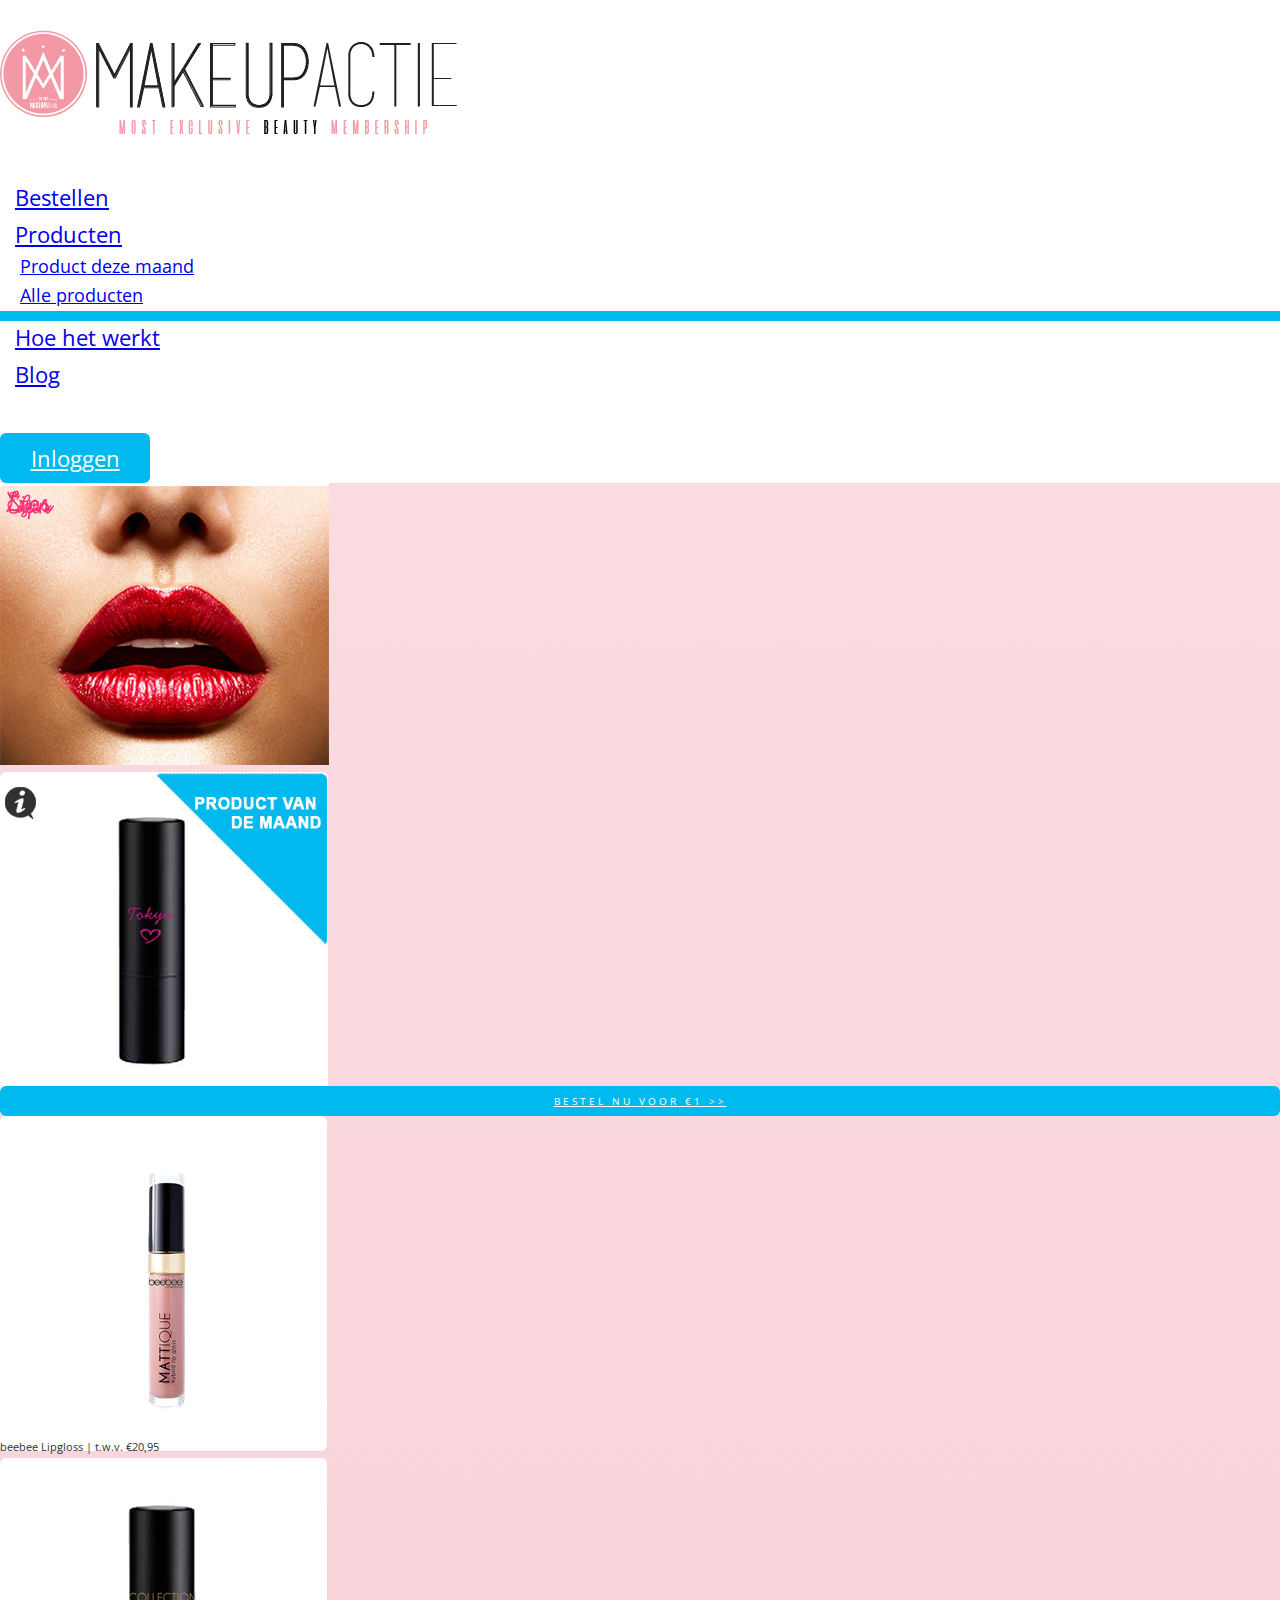
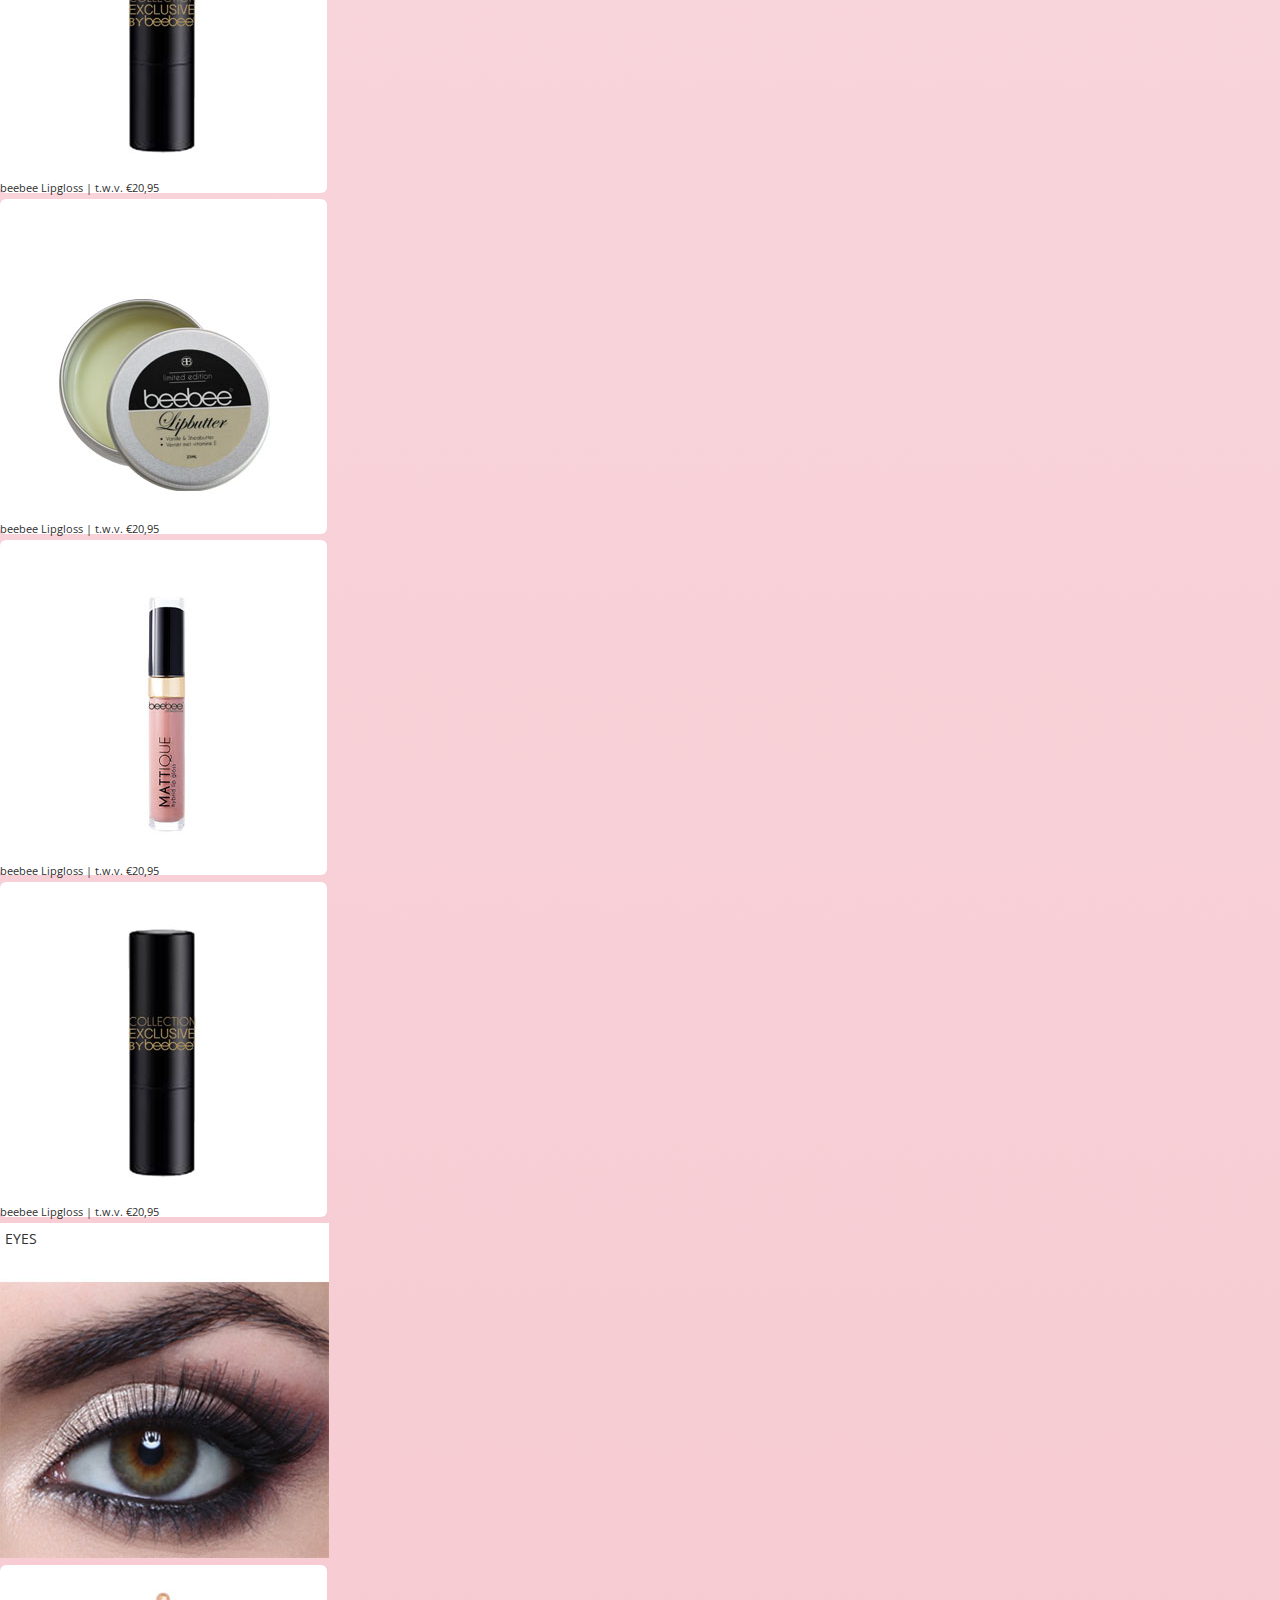
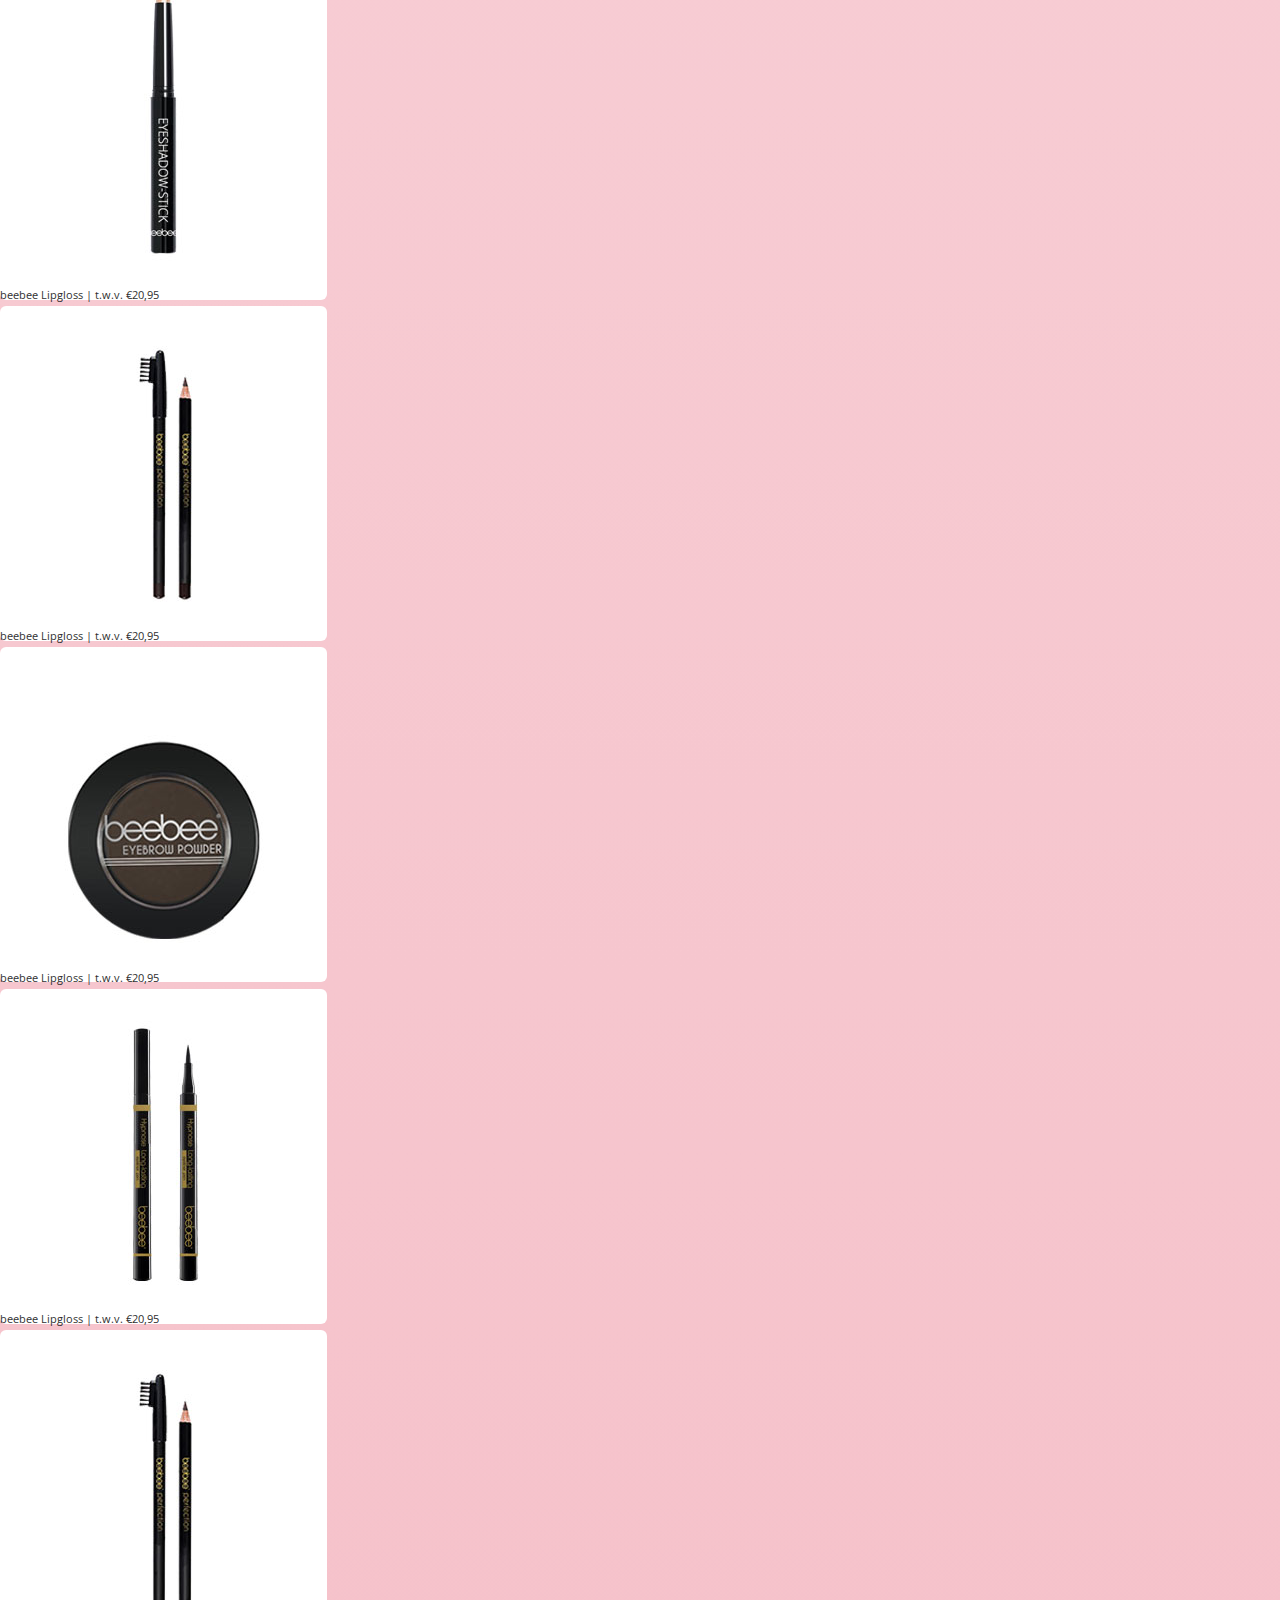
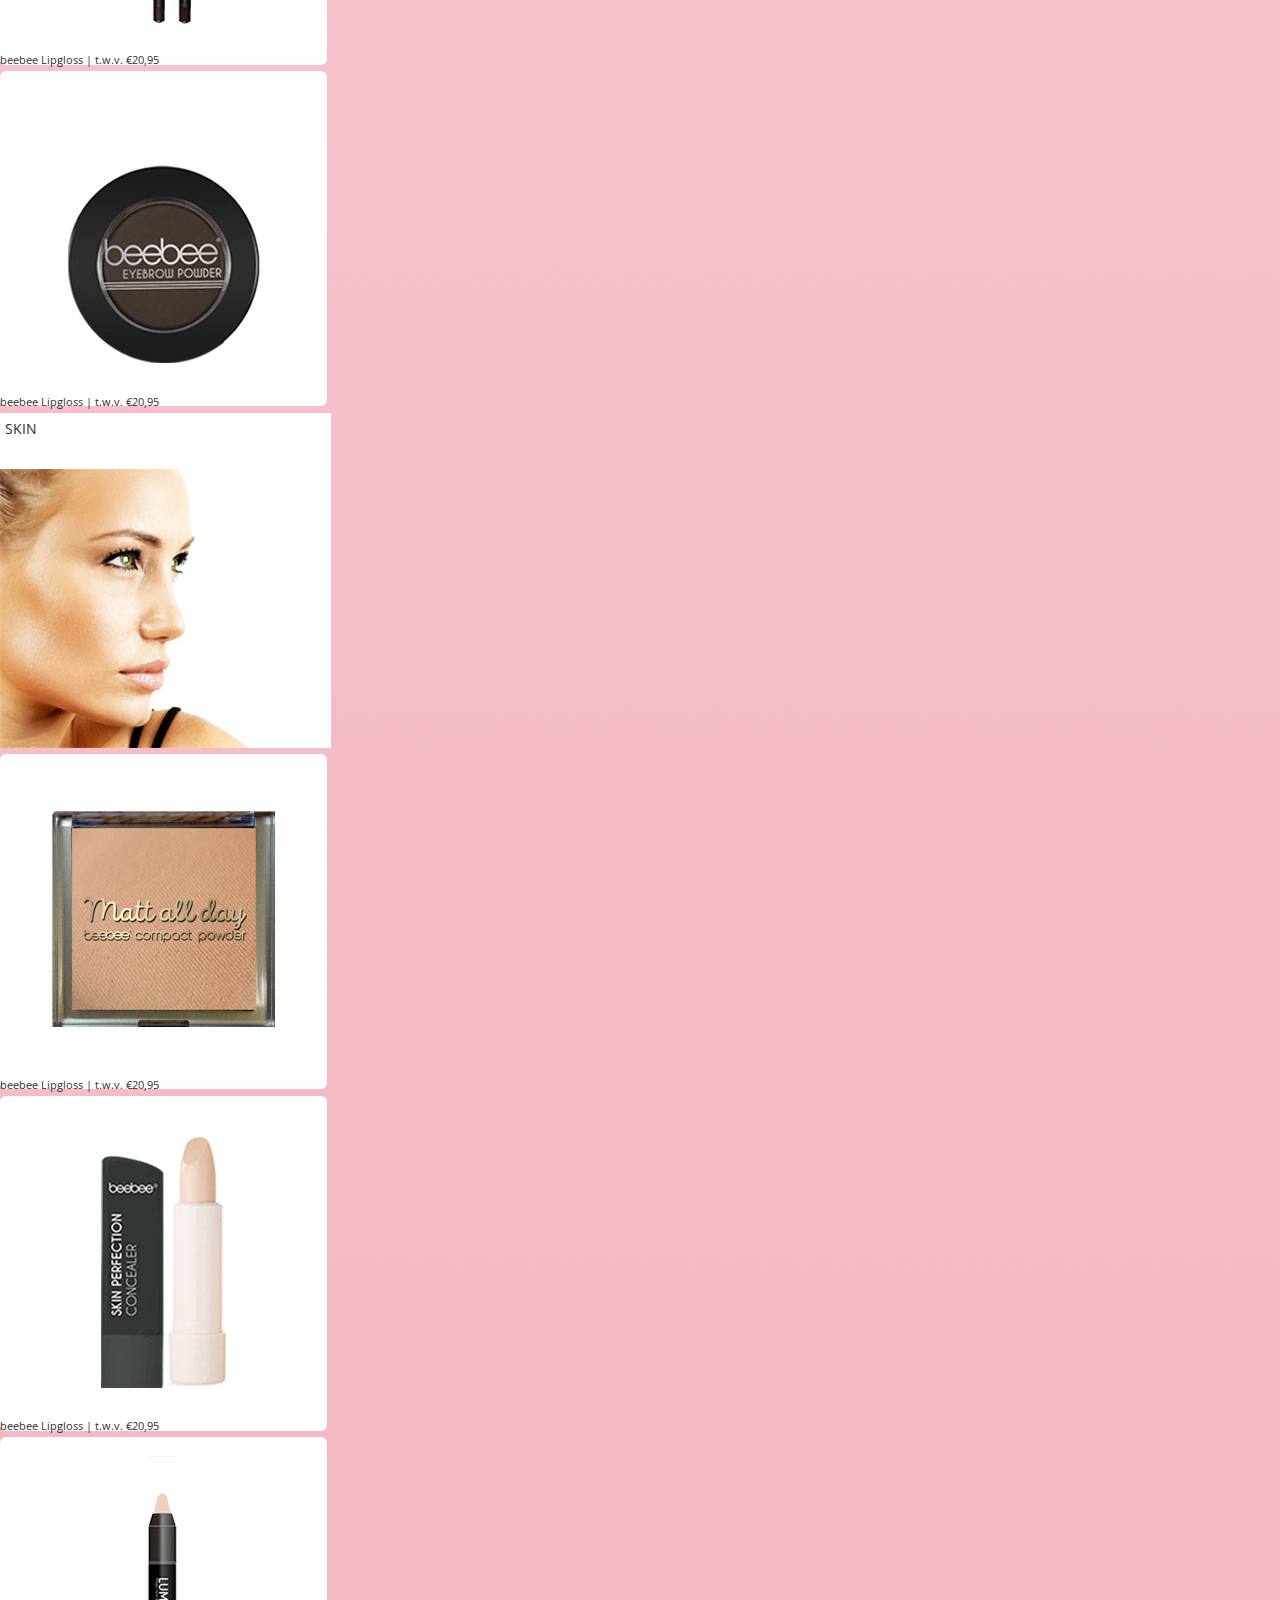
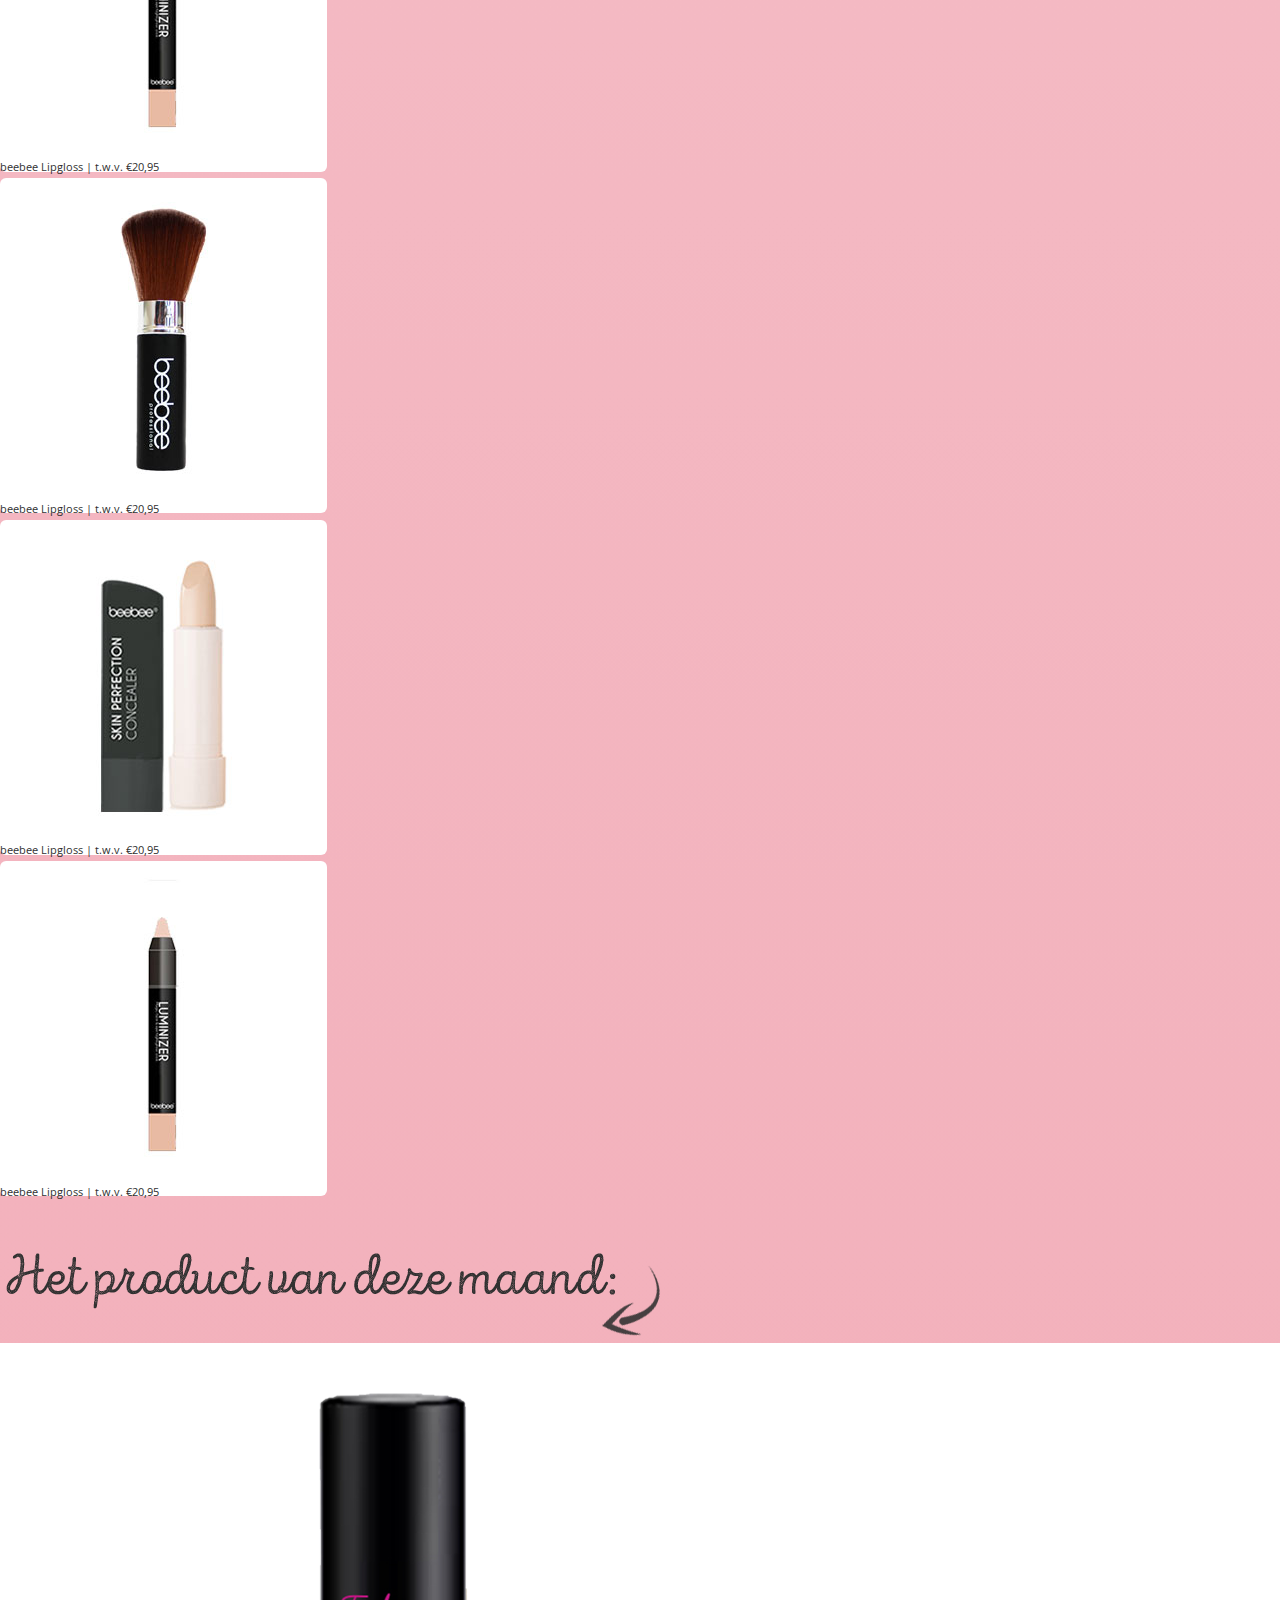
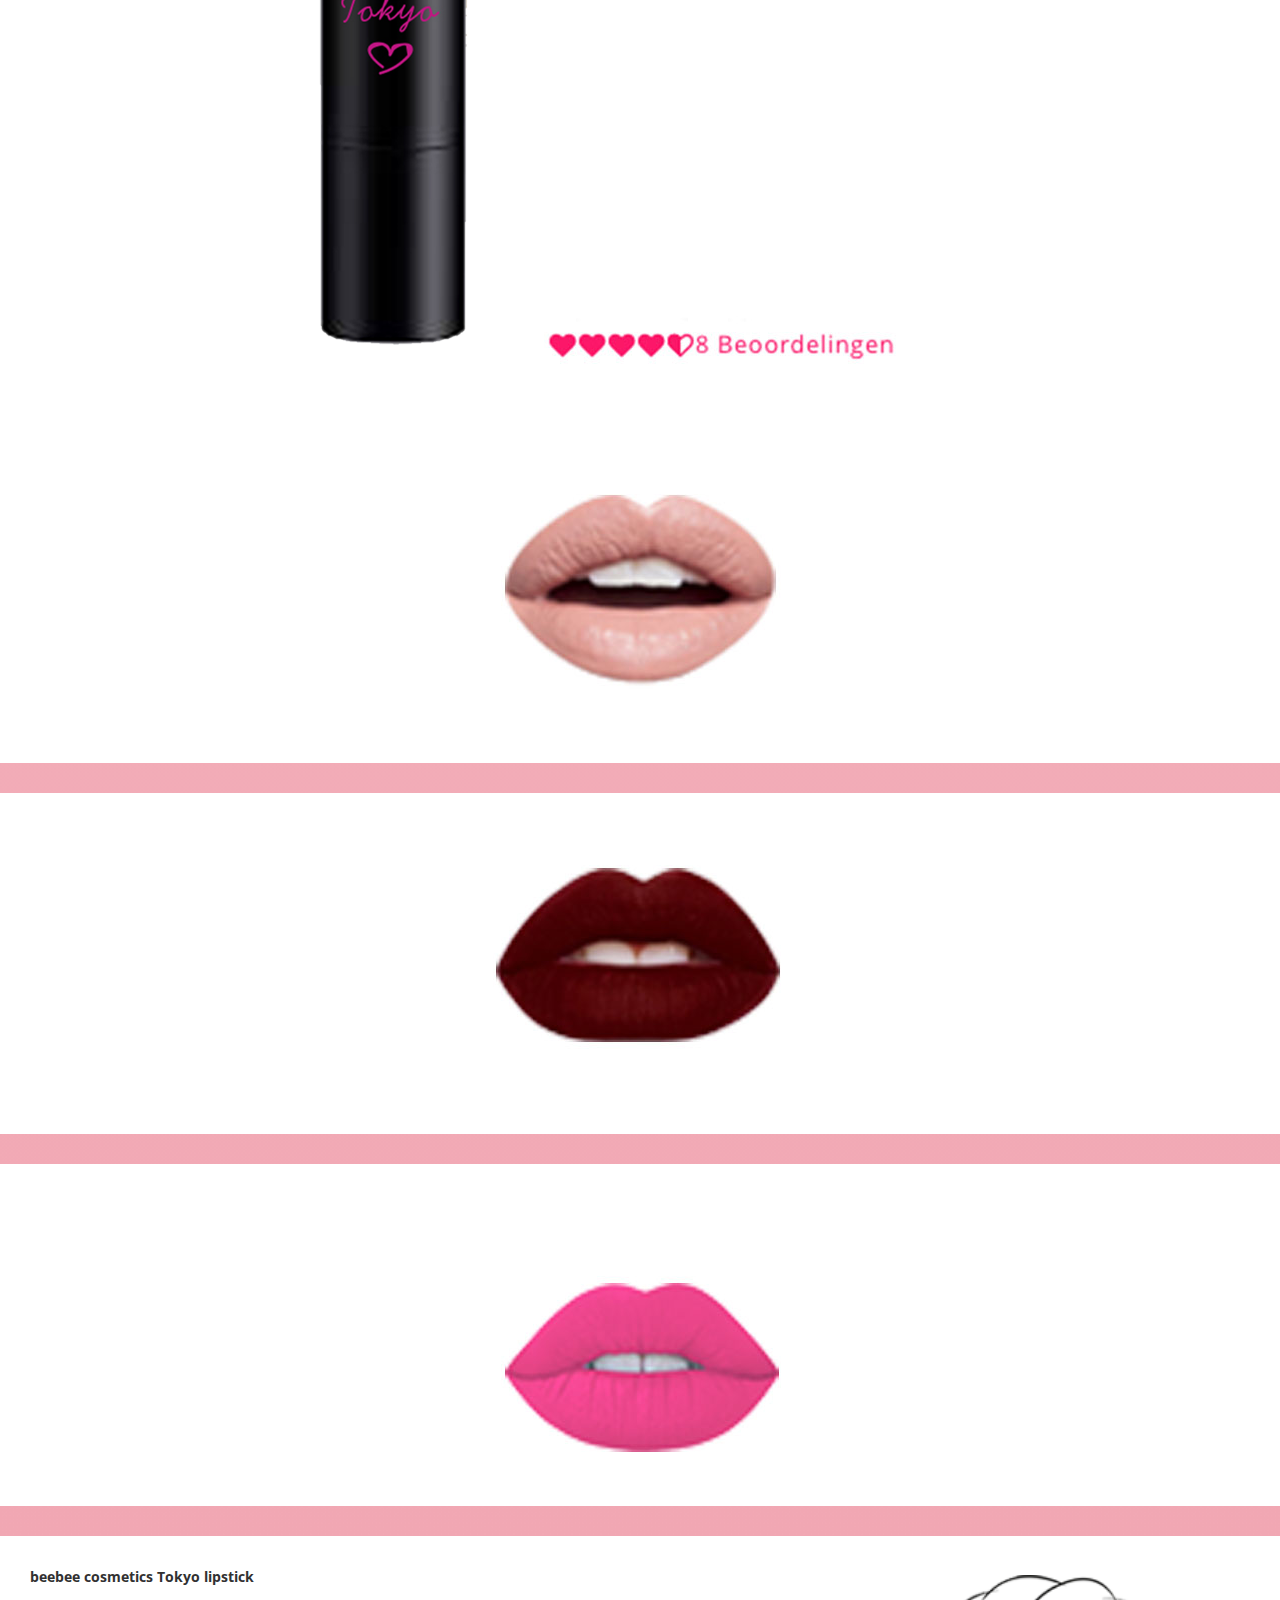
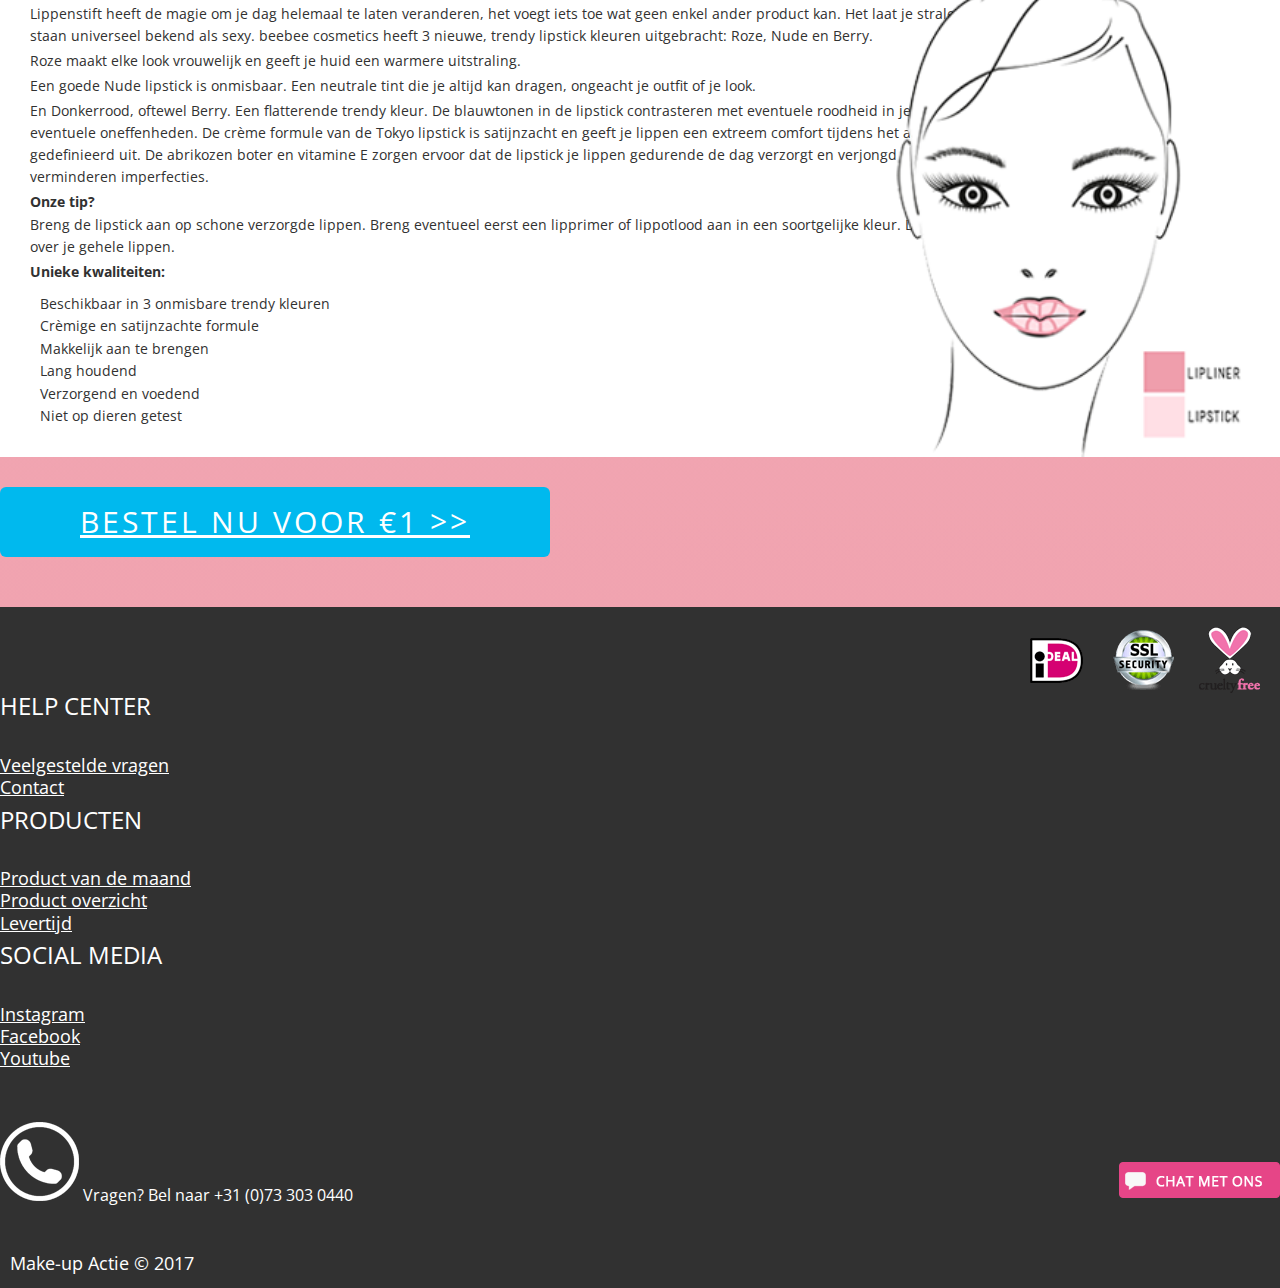
==== catalog.html @ dd7ba929 "Add files via upload" ====
<!DOCTYPE html>
<html lang="en">

<head>

	<meta charset="utf-8">

	<title>catalog</title>
	<meta name="description" content="">
	<meta http-equiv="X-UA-Compatible" content="IE=edge">
	<meta name="viewport" content="width=device-width, initial-scale=1, maximum-scale=1">
	<link rel="stylesheet" href="libs/font-awesome-4.7.0/css/font-awesome.min.css">
	<link rel="stylesheet" href="css/main.css">

</head>

<body class="body_catalog">
	<header>
		<div class="container-fluid">
			<div class="row">
				<div class="col-md-3 col-xs-5 col-xs-push-4 col-md-push-0">
					<img src="img/logo.png" alt="logo">
				</div>
				<div class="col-md-7 dn_on_mobile">
					<nav>
						<div class="container">
							<ul class="sf-menu">
								<li><a href="#">Bestellen</a></li>
								<li class="active"><a href="#">Producten <i class="fa fa-sort-down"></i></a>
									<ul>
										<li><a href="#">Product deze maand</a></li>
										<li><a href="#">Alle producten</a></li>
									</ul>
								</li>
								<li><a href="#">Hoe het werkt</a>
								</li>
								<li><a href="#">Blog</a></li>
							</ul></div>
						</nav>
					</div>
					<div class="col-md-2 col-xs-4 col-xs-pull-5 col-md-pull-0">
						<div class="login">
							<a href="#">Inloggen</a>
						</div>
					</div>
					<div class="col-xs-12">						
						<div class="wrap_mobile_menu"></div>
					</div>
				</div>
			</div>
		</header>


		<section class="catalog_descr">
			<div class="container-fluid">
				<div class="row">
					<div class="col-md-10 col-md-offset-1">
						<h2>PRODUCTEN</h2>
						<p>Op deze pagina vind je een overzicht van alle producten die onze leden afgelopen jaar hebben ontvangen. De producten zijn full-size, van de hoogste kwaliteit en
							afgestemd op de cosmetica trends van dit moment. De producten zijn los te bestellen voor de orginele prijs in de webhop van beebeecosmetics.nl 
							Let op je krijgt een mooi overzicht van producten die al geweest zijn, dit is  ter indicatie welke producten je kunt verwachten. Het zijn niet de producten die je gaat 
							ontvangen komende maanden maar zijn hier wel van afgeleid. Klik op het product voor meer informatie.</p>
							<img src="img/catalog/catalog_header.png" alt="catalog_header">
						</div>
					</div>
				</div>
			</section>

			<section class="catalog">
				<div class="container-fluid">

					<div class="row">
						<div class="col-md-2 col-md-offset-1">
							<div class="product_title_name">
								<img src="img/catalog/product_title1.jpg" alt="lips">
								<h3>LIPS</h3>
							</div>
						</div>
						<div class="col-md-8">
							<ul class="product_row_slider">

								<li>
									<span class="newest_product">								
										<img src="img/catalog/product1_1.jpg" alt="product1_1">
										<a href="#" class="poster_button">BESTEL NU VOOR €1 >></a>
										<span class="tl_container">
											<img src="img/catalog/inf_tooltip.png" alt="info" class="tl_img">
											<span class="tl_text"><img src="/" alt="tooltip image">Lorem ipsum dolor sit amet, consectetur adipisicing elit. Error, impedit.</span>
										</span>
									</span>								

									<img src="img/catalog/lips_mob.png" alt="lips_mob" class="hid_on_lg">
								</li>

								<li>
									<span class="product_item">
										<img src="img/catalog/product1_2.jpg" alt="product1_2">
										<h4>beebee Lipgloss | t.w.v. <b>€20,95</b></h4>
									</span>
								</li>
								<li>
									<span class="product_item">
										<img src="img/catalog/product1_3.jpg" alt="product1_3">
										<h4>beebee Lipgloss | t.w.v. <b>€20,95</b></h4>
									</span>
								</li>
								<li>
									<span class="product_item">
										<img src="img/catalog/product1_4.jpg" alt="product1_4">
										<h4>beebee Lipgloss | t.w.v. <b>€20,95</b></h4>
									</span>
								</li>
								<li>
									<span class="product_item">
										<img src="img/catalog/product1_2.jpg" alt="product1_2">
										<h4>beebee Lipgloss | t.w.v. <b>€20,95</b></h4>
									</span>
								</li>
								<li>
									<span class="product_item">
										<img src="img/catalog/product1_3.jpg" alt="product1_3">
										<h4>beebee Lipgloss | t.w.v. <b>€20,95</b></h4>
									</span>
								</li>
								
							</ul>
						</div>
					</div>



					<div class="row">
						<div class="col-md-2 col-md-offset-1">
							<div class="product_title_name">
								<img src="img/catalog/product_title2.jpg" alt="eyes">
								<h3>EYES</h3>
							</div>
						</div>
						<div class="col-md-8">
							<ul class="product_row_slider">

								<li>							
									<span class="product_item">
										<img src="img/catalog/product2_1.jpg" alt="product2_1">
										<h4>beebee Lipgloss | t.w.v. <b>€20,95</b></h4>
									</span>
									<span class="tl_container">
										<img src="img/catalog/inf_tooltip.png" alt="info" class="tl_img">
										<span class="tl_text">Lorem ipsum dolor sit amet, consectetur adipisicing elit. Error, impedit.</span>
									</span>							

									<img src="img/catalog/eyes_mob.png" alt="eyes_mob" class="hid_on_lg">
								</li>

								<li>
									<span class="product_item">
										<img src="img/catalog/product2_2.jpg" alt="product2_2">
										<h4>beebee Lipgloss | t.w.v. <b>€20,95</b></h4>
									</span>
								</li>
								<li>
									<span class="product_item">
										<img src="img/catalog/product2_3.jpg" alt="product2_3">
										<h4>beebee Lipgloss | t.w.v. <b>€20,95</b></h4>
									</span>
								</li>
								<li>
									<span class="product_item">
										<img src="img/catalog/product2_4.jpg" alt="product2_4">
										<h4>beebee Lipgloss | t.w.v. <b>€20,95</b></h4>
									</span>
								</li>
								<li>
									<span class="product_item">
										<img src="img/catalog/product2_2.jpg" alt="product2_2">
										<h4>beebee Lipgloss | t.w.v. <b>€20,95</b></h4>
									</span>
								</li>
								<li>
									<span class="product_item">
										<img src="img/catalog/product2_3.jpg" alt="product2_3">
										<h4>beebee Lipgloss | t.w.v. <b>€20,95</b></h4>
									</span>
								</li>
								
							</ul>
						</div>
					</div>


					<div class="row">
						<div class="col-md-2 col-md-offset-1">
							<div class="product_title_name">
								<img src="img/catalog/product_title3.jpg" alt="skin">
								<h3>SKIN</h3>
							</div>
						</div>
						<div class="col-md-8">
							<ul class="product_row_slider">

								<li>							
									<span class="product_item">
										<img src="img/catalog/product3_1.jpg" alt="product3_1">
										<h4>beebee Lipgloss | t.w.v. <b>€20,95</b></h4>
									</span>
									<span class="tl_container">
										<img src="img/catalog/inf_tooltip.png" alt="info" class="tl_img">
										<span class="tl_text">Lorem ipsum dolor sit amet, consectetur adipisicing elit. Error, impedit.</span>
									</span>							
									<img src="img/catalog/skin_mob.png" alt="skin_mob" class="hid_on_lg">
								</li>

								<li>
									<span class="product_item">
										<img src="img/catalog/product3_2.jpg" alt="product3_2">
										<h4>beebee Lipgloss | t.w.v. <b>€20,95</b></h4>
									</span>
								</li>
								<li>
									<span class="product_item">
										<img src="img/catalog/product3_3.jpg" alt="product3_3">
										<h4>beebee Lipgloss | t.w.v. <b>€20,95</b></h4>
									</span>
								</li>
								<li>
									<span class="product_item">
										<img src="img/catalog/product3_4.jpg" alt="product3_4">
										<h4>beebee Lipgloss | t.w.v. <b>€20,95</b></h4>
									</span>
								</li>
								<li>
									<span class="product_item">
										<img src="img/catalog/product3_2.jpg" alt="product3_2">
										<h4>beebee Lipgloss | t.w.v. <b>€20,95</b></h4>
									</span>
								</li>
								<li>
									<span class="product_item">
										<img src="img/catalog/product3_3.jpg" alt="product3_3">
										<h4>beebee Lipgloss | t.w.v. <b>€20,95</b></h4>
									</span>
								</li>
								
							</ul>
						</div>
					</div>


				</div>
			</section>



			<section class="newest_description">
				<div class="container-fluid">
					<div class="row">
						<div class="col-md-10 col-md-offset-1">
							<div class="product_head">
								<img src="img/catalog/product_header.png" alt="product_header">
							</div>
						</div>
					</div>
					<div class="row">



						<div class="col-md-3 col-md-offset-1">
							<div class="new_product_image">
								<img src="img/catalog/new_product.png" alt="new_product">
								<img src="img/catalog/likes.jpg" alt="likes">
							</div>


						</div>


						<div class="col-md-2">
							<div class="new_product_items">
								<div class="pr_item">
									<img src="img/catalog/new1.jpg" alt="">									
								</div>			
								<div class="pr_item">
									<img src="img/catalog/new2.jpg" alt="">									
								</div>	
								<div class="pr_item">
									<img src="img/catalog/new3.jpg" alt="">									
								</div>	
							</div>


						</div>


						<div class="col-md-5">
							<div class="new_product_description">
								<h3>beebee cosmetics Tokyo lipstick</h3>
								<p>Lippenstift heeft de magie om je dag helemaal te laten veranderen, het voegt iets 
									toe wat geen enkel ander product kan. Het laat je stralen, valt op, en mooie volle 
									gekleurde lippen staan universeel bekend als sexy. beebee cosmetics heeft 3 
									nieuwe, trendy lipstick kleuren uitgebracht: Roze, Nude en Berry.</p>
									<p>Roze maakt elke look vrouwelijk en geeft je huid een warmere uitstraling.</p>
									<p>Een goede Nude lipstick is onmisbaar. Een neutrale tint die je altijd kan 
										dragen, ongeacht je outfit of je look.</p>
										<p>En Donkerrood, oftewel Berry. Een flatterende trendy kleur. De blauwtonen 
											in de lipstick contrasteren met eventuele roodheid in je huid en het dramatische 
											effect lijdt af van eventuele oneffenheden. De crème formule van de Tokyo lipstick 
											is satijnzacht en geeft je lippen een extreem comfort tijdens het aanbrengen 
											Je lippen zien er snel voller en gedefinieerd uit. De abrikozen boter en vitamine
											E zorgen ervoor dat de lipstick je lippen gedurende de dag verzorgt en verjongd 
											de lippen. Microbolletjes voeden de lippen en verminderen imperfecties.</p>
											<h6>Onze tip?</h6>
											<p>Breng de lipstick aan op schone verzorgde lippen. Breng eventueel eerst een 
												lipprimer of lippotlood aan in een soortgelijke kleur. Dan blijft de lipstick nog langer 
												zitten. Aanbrengen over je gehele lippen.</p>
												<h5>Unieke kwaliteiten:</h5>
												<ul>
													<li><i class="fa fa-star"></i>Beschikbaar in 3 onmisbare trendy kleuren</li>
													<li><i class="fa fa-star"></i>Crèmige en satijnzachte formule</li>
													<li><i class="fa fa-star"></i>Makkelijk aan te brengen</li>
													<li><i class="fa fa-star"></i>Lang houdend</li>
													<li><i class="fa fa-star"></i>Verzorgend en voedend</li>
													<li><i class="fa fa-star"></i>Niet op dieren getest</li>
												</ul>
												<img src="img/catalog/female.png" alt="female">
											</div>
										</div>



									</div>
									<div class="row">
										<div class="col-md-10 col-md-offset-1">
											<a href="#" class="poster_button">BESTEL NU VOOR €1 >></a>
											
										</div>
									</div>
								</div>
							</section>

							<section class="extra">
								<div class="container-fluid">
									<div class="row">

										<div class="col-md-6 bgc_fff">
											<div class="row img_e_wrap">
												<div class="col-xs-12">
													<img src="img/how_it_works/extra_header.png" alt="extra_header">
												</div>
											</div>
											<div class="row">
												<div class="col-xs-3">
													<img src="img/how_it_works/tokyo.png" alt="tokyo" class="tokyo_img">
												</div>
												<div class="col-xs-9">
													<div class="row">
														<div class="col-xs-9 col-md-10">
															<h2>beebee cosmetics Tokyo lipstick</h2>
														</div>
														<div class="col-xs-3 col-md-2">
															<img src="img/how_it_works/price.png" alt="price">
														</div>
													</div>

													<p>Lippenstift heeft de magie om je dag helemaal
														te laten veranderen, het voegt iets toe wat 
														geen enkel ander product kan. beebee 
														cosmetics heeft 3 nieuwe, trendy lipstick 
														kleuren uitgebracht: Roze, Nude en Berry.
														klik hier voor meer <a class="more visible__text">informatie</a></p>
														<p class="hidden__text">Lorem ipsum dolor sit amet, consectetur adipisicing elit. Explicabo labore eos voluptatibus tenetur! Laboriosam autem voluptas, iusto vitae nesciunt tempora possimus quaerat assumenda, distinctio, veniam unde explicabo rerum amet fugiat! <a class="less">...Less</a></p>
														<img src="img/how_it_works/lips.png" alt="lips" class="img_lips">
														<a href="#" class="poster_button">BESTEL NU VOOR €1 >></a>
													</div>
												</div>
												<div class="divider_right_extra"></div>
											</div>


											<div class="col-md-6 youtube_wrap">
												<div class="row img_y_wrap">
													<div class="col-xs-12">
														<img src="img/how_it_works/youtube_header.png" alt="youtube_header" class="img_youtube_head">
													</div>
												</div>
												
												<div class="slider_wrapper">
													<ul class="bxslider">
														<li><iframe width="100%" height="400px"  src="https://www.youtube.com/embed/MOaE1fntCLE" frameborder="0" allowfullscreen></iframe></li>
														<li><iframe width="100%" height="400px" src="https://www.youtube.com/embed/Vzxg8n920Zo" frameborder="0" allowfullscreen></iframe></li>
													</ul>
												</div>
												<a href="#" class="poster_button">BESTEL NU VOOR €1 >></a>
											</div>
										</div>
									</div>
								</section>


							<footer>
								<div class="container-fluid">
									<div class="row">
										<div class="col-xs-4 col-md-3 footer_ul">
											<h3>HELP CENTER</h3>
											<ul>
												<li><a href="#">Veelgestelde vragen</a></li>
												<li><a href="#">Contact</a></li>
											</ul>
										</div>
										<div class="col-xs-4 col-md-3 footer_ul">
											<h3>PRODUCTEN</h3>
											<ul>
												<li><a href="#">Product van de maand</a></li>
												<li><a href="#">Product overzicht</a></li>
												<li><a href="#">Levertijd</a></li>
											</ul>
										</div>
										<div class="col-xs-4 col-md-2 footer_ul">
											<h3>SOCIAL MEDIA</h3>
											<ul>
												<li><a href="#">Instagram</a></li>
												<li><a href="#">Facebook</a></li>
												<li><a href="#">Youtube</a></li>
											</ul>
										</div>
										<div class="col-md-4 footer_phone">
											<img src="img/phone.png" alt="phone">
											<span>Vragen? Bel naar  +31 (0)73 303 0440</span>
										</div>

										<p class="copyright">Make-up Actie © 2017</p>
										<img src="img/logos2.png" alt="logos2" class="footer_logos">
										<a href="#"><img src="img/chat.png" alt="chat" class="footer_chat"></a>
									</div>
								</div>
							</footer>















	<!--[if lt IE 9]>
	<script src="libs/html5shiv/es5-shim.min.js"></script>
	<script src="libs/html5shiv/html5shiv.min.js"></script>
	<script src="libs/html5shiv/html5shiv-printshiv.min.js"></script>
	<script src="libs/respond/respond.min.js"></script>
	<![endif]-->
	
	<script src="libs/jquery/jquery-1.12.4.min.js"></script>
	<script src="libs/superfish/superfish.min.js"></script>
	<script src="libs/slick_menu/jquery.slicknav.min.js"></script>
	<script src="libs/jquery.easytabs.min.js"></script>
	<script src="libs/jquery.equalheights.min.js"></script>
	<script src="libs/jquery.countdown-2.2.0/jquery.countdown.min.js"></script>
	<script src="libs/bxSlider/jquery.bxslider.min.js"></script>
	
	<script src="js/common.js"></script>
	
</body>
</html>
---- css/main.css ----
@import url(../css/reset.css);
@import url(../libs/bootstrap/bootstrap.min.css);
@import url("https://fonts.googleapis.com/css?family=Open+Sans:300,400,600,700,800");
@import url(../libs/superfish/superfish.css);
@import url(../libs/slick_menu/slicknav.css);
@import url(../libs/bxSlider/jquery.bxslider.css);
body {
  font-family: "Open Sans", sans-serif;
  font-weight: normal;
  font-size: 14px;
  min-width: 320px;
  position: relative;
  line-height: 1.6;
  -webkit-font-smoothing: antialiased;
  overflow-x: hidden;
  color: #313131; }

.hidden_text {
  display: none; }
  .hidden_text h1 {
    font-size: 54px;
    color: #fff;
    text-shadow: 1px 1px 1px #000;
    text-align: center;
    font-weight: 700; }
  .hidden_text img {
    max-width: 100%; }

header {
  position: fixed;
  z-index: 99;
  background-color: #fff;
  width: 100%; }
  header img {
    max-width: 100%; }

.sf-menu {
  padding-top: 40px; }
  .sf-menu li.active {
    border-bottom: 20px solid #00b9ee; }
  .sf-menu > li {
    margin-bottom: -1px; }
  .sf-menu ul li a {
    font-size: 24px;
    padding: 10px 20px 10px 10px; }
  .sf-menu > li {
    padding: 0 10px 2px; }
    .sf-menu > li a {
      padding: 20px 5px 0;
      font-size: 30px;
      -webkit-transition: 0.5s all;
              transition: 0.5s all; }

.login {
  margin-right: 60px;
  margin-top: 40px; }
  .login a {
    display: inline-block;
    background-color: #00b9ee;
    width: 265px;
    height: 68px;
    line-height: 68px;
    text-align: center;
    color: #fff;
    font-size: 30px;
    border-radius: 6px;
    -webkit-transition: 0.5s all;
            transition: 0.5s all; }
    .login a:hover {
      text-decoration: none;
      background-color: #22ceff; }

.poster {
  background-image: url(../img/poster_bg.jpg);
  background-size: cover;
  position: relative;
  top: 130px; }

.text {
  margin-left: 40px;
  margin-top: 135px;
  margin-bottom: 60px; }
  .text img {
    max-width: 100%; }

.poster_button {
  width: 729px;
  height: 92px;
  line-height: 92px;
  letter-spacing: 3px;
  display: inline-block;
  background-color: #00b9ee;
  text-align: center;
  color: #fff;
  font-size: 30px;
  border-radius: 6px;
  margin-left: 35px;
  margin-bottom: 60px;
  -webkit-transition: 0.5s all;
          transition: 0.5s all; }
  .poster_button:hover {
    text-decoration: none;
    background-color: #22ceff;
    color: #fff; }

.countdown {
  position: relative;
  margin-left: 150px;
  margin-bottom: 70px; }
  .countdown p {
    position: absolute;
    left: 110px;
    top: 23px;
    color: #313131;
    font-weight: 700;
    font-size: 24px; }
    .countdown p span {
      font-size: 27px; }

.right_column {
  position: relative; }
  .right_column img {
    max-width: 100%; }
  .right_column .logos {
    position: absolute;
    top: 35px;
    right: 50px; }

.bottom_text {
  background-color: #313131;
  position: absolute;
  right: 10px;
  bottom: 35px;
  padding: 25px 115px; }
  .bottom_text h2 {
    color: #fff;
    font-size: 30px;
    font-weight: 700;
    letter-spacing: 2px; }

.wrap_social {
  position: absolute;
  right: -15px;
  top: 150px; }
  .wrap_social .social {
    background-color: #E44486;
    border-radius: 6px;
    padding-bottom: 10px;
    margin-bottom: 20px; }
    .wrap_social .social h3 {
      padding: 30px 10px;
      color: #fff;
      text-align: center;
      font-size: 25px; }
    .wrap_social .social .social-item img {
      width: 80px;
      margin: 0 auto 23px;
      display: block;
      -webkit-transition: 0.5s all;
              transition: 0.5s all; }
      .wrap_social .social .social-item img:hover {
        opacity: 0.6; }

.staps, .spans_review {
  display: block; }

.etabs {
  margin-top: -10px; }
  .etabs li.active {
    border-bottom: 13px solid #ef8593;
    opacity: 0.9; }
  .etabs a {
    color: #fff;
    font-size: 31px;
    text-decoration: none; }
    .etabs a .staps {
      font-weight: 700;
      font-size: 31px;
      padding-top: 25px; }
  .etabs li {
    display: inline-block;
    background-color: #313131;
    padding: 20px 0;
    border-right: 2px solid #fff;
    text-align: center;
    border-bottom: 13px solid #313131;
    -webkit-transition: 0.5s all;
            transition: 0.5s all; }
    .etabs li:nth-of-type(3) {
      border-right: none; }
    .etabs li:hover {
      opacity: 0.9;
      border-bottom: 13px solid #ef8593; }
    .etabs li img {
      max-width: 180px;
      display: block;
      margin: 0 auto; }

#tabs1,
#tabs2,
#tabs3 {
  background-color: #eee; }
  #tabs1 img,
  #tabs2 img,
  #tabs3 img {
    max-width: 100%;
    padding-top: 30px; }

.tabs-container .first_p,
.tabs-container .second_p {
  font-size: 31px; }
.tabs-container .first_p {
  margin: 40px 0; }
.tabs-container .second_p {
  font-weight: 700;
  margin-bottom: 75px; }
.tabs-container .poster_button {
  margin: 0 0 40px; }

.tabs_qwe {
  position: relative;
  top: 130px; }

.reviews {
  position: relative;
  top: 130px;
  padding: 50px 0; }
  .reviews img {
    max-width: 100%; }

.fb_review {
  position: relative; }
  .fb_review h5 {
    font-weight: 700; }
  .fb_review .date {
    margin: 25px 0; }

.divider_right {
  width: 2px;
  height: 100%;
  background-color: #f09dab;
  position: absolute;
  right: 0;
  top: 0; }

.stars {
  color: #f8bb1f;
  margin-bottom: 30px; }

.comment h5 {
  margin-bottom: 5px; }
.comment p {
  margin: 0 0 20px; }

.number {
  float: right;
  color: #bfd007;
  font-weight: 900;
  font-size: 31px; }

footer {
  background-color: #313131;
  padding-top: 80px;
  padding-bottom: 80px;
  position: relative;
  top: 130px; }
  footer a, footer h3, footer span, footer p {
    color: #fff; }
  footer p {
    font-size: 18px; }
  footer a {
    font-size: 24px;
    line-height: 24px;
    -webkit-transition: 0.5s all;
            transition: 0.5s all; }
    footer a:hover {
      text-decoration: none;
      color: #ef8593; }
  footer h3 {
    margin-bottom: 30px;
    font-size: 30px; }
  footer span {
    font-size: 20px; }
  footer ul, footer li {
    list-style-type: none; }

.footer_phone {
  padding-top: 50px; }

.footer_logos {
  position: absolute;
  right: 20px;
  top: 20px; }

.footer_chat {
  position: absolute;
  right: 0;
  bottom: 90px; }

.copyright {
  position: absolute;
  left: 10px;
  bottom: 10px; }

.wrap_mobile_menu {
  max-height: calc(100vh - 50px);
  overflow-y: auto; }

/*-------------how-it-works------------------------------- */
.how_it_works {
  background-image: url(../img/how_it_works/bg.jpg);
  background-size: cover;
  position: relative;
  top: 130px;
  text-align: center;
  padding: 90px 0 60px;
  color: #313131;
  font-size: 60px; }

.list {
  position: relative;
  top: 130px;
  padding: 70px 0 60px; }
  .list h3 {
    font-size: 25px;
    font-weight: 700;
    margin-bottom: 40px; }
  .list .pink_color {
    color: #e64587; }
  .list .bold_font {
    font-weight: 700; }
  .list p {
    font-size: 25px; }
  .list .list_item {
    padding-bottom: 30px; }
  .list h4 {
    font-weight: 700;
    font-size: 25px;
    margin-bottom: 60px; }
  .list .button_align {
    text-align: center;
    margin: 0; }

.hide_on_lg {
  display: none; }

.more,
.hidden__text,
.img_e_wrap {
  display: none; }

.more {
  text-decoration: underline; }

.visible__text {
  display: inline-block; }

.extra {
  position: relative;
  top: 130px;
  padding: 50px 0;
  background-color: #f1a5b2; }
  .extra img {
    max-width: 100%; }
  .extra .img_lips {
    margin: 50px 0 41px; }
  .extra h2 {
    font-size: 36px;
    font-weight: 700; }
  .extra p {
    font-size: 36px; }
  .extra .more,
  .extra .less {
    cursor: pointer; }
  .extra .poster_button {
    margin: 0;
    line-height: 70px;
    height: 70px;
    width: 520px;
    margin-top: 50px; }

.divider_right_extra {
  width: 2px;
  height: 80%;
  background-color: #313131;
  position: absolute;
  right: 0;
  top: 10%; }

.youtube_wrap {
  text-align: center; }
  .youtube_wrap .slider_wrapper {
    max-width: 720px;
    margin: 0 auto; }

/*-------------catalog------------------------------- */
body.body_catalog {
  background-image: -webkit-linear-gradient(top, #fadee3, #f0a0ad);
  background-image: linear-gradient(top, #fadee3, #f0a0ad); }
  body.body_catalog .extra {
    display: none; }
  body.body_catalog .catalog .bx-wrapper .bx-prev {
    display: none; }
  body.body_catalog .catalog .bx-wrapper .bx-next {
    right: -120px;
    background: url(../libs/bxSlider/images/controls1.png) no-repeat -52px 0; }
  body.body_catalog .catalog .bx-wrapper .bx-prev {
    background: url(../libs/bxSlider/images/controls1.png) no-repeat 0 0;
    left: -70px; }
  body.body_catalog .catalog .bx-wrapper .bx-pager {
    display: none; }

.catalog_descr {
  position: relative;
  top: 130px;
  padding-top: 90px; }
  .catalog_descr h2 {
    display: none; }
  .catalog_descr p {
    font-size: 24px;
    line-height: 24px;
    margin-bottom: 90px; }

.catalog {
  position: relative;
  top: 130px; }
  .catalog img {
    max-width: 100%; }

.product_title_name {
  position: relative; }
  .product_title_name h3 {
    position: absolute;
    top: 0;
    left: 0;
    margin: 5px 0 0 5px; }

.product_row_slider img {
  border-radius: 6px; }

.newest_product {
  position: relative;
  display: block; }
  .newest_product .poster_button {
    position: absolute;
    bottom: 0;
    left: 0;
    width: 100%;
    height: 30px;
    line-height: 30px;
    font-size: 10px;
    margin: 0; }

.tl_container {
  display: block;
  width: 95%;
  position: absolute;
  top: 15px;
  left: 5px; }
  .tl_container img {
    cursor: pointer; }

.tl_text {
  position: absolute;
  top: 35px;
  left: 0;
  visibility: hidden;
  background-color: #313131;
  color: #fff;
  text-align: center;
  border-radius: 6px;
  z-index: 99999; }
  .tl_text img {
    max-width: 50%; }

.tl_container:hover .tl_text {
  visibility: visible; }

.product_item {
  position: relative; }
  .product_item h4 {
    position: absolute;
    bottom: 0;
    left: 0;
    font-size: 14px;
    width: 327px; }

.hid_on_lg {
  position: absolute;
  left: 5px;
  top: 60px;
  width: 50px; }

.newest_description {
  position: relative;
  top: 130px;
  padding-top: 50px; }
  .newest_description .poster_button {
    margin: 0 0 50px 0;
    width: 610px;
    height: 60px;
    line-height: 60px; }

.new_product_image {
  background-color: #fff;
  text-align: center;
  padding: 50px 0 100px; }
  .new_product_image img:nth-of-type(1) {
    max-width: 241px;
    margin-bottom: 70px; }
  .new_product_image img:nth-of-type(2) {
    max-width: 100%; }

.new_product_items .pr_item {
  background-color: #fff;
  text-align: center;
  margin-bottom: 30px; }
.new_product_items img {
  max-width: 100%; }

.new_product_description {
  background-color: #fff;
  padding: 50px 30px;
  position: relative; }
  .new_product_description h3 {
    font-size: 28px;
    font-weight: 700;
    margin-bottom: 40px; }
  .new_product_description p {
    font-size: 20px;
    margin-bottom: 30px;
    line-height: 24px; }
  .new_product_description h6, .new_product_description h5 {
    font-size: 20px;
    font-weight: 700;
    margin-bottom: 0; }
  .new_product_description h5 {
    margin-bottom: 30px; }
  .new_product_description img {
    position: absolute;
    bottom: 0;
    right: 0; }
  .new_product_description ul, .new_product_description li {
    list-style-type: none; }
  .new_product_description li {
    margin-bottom: 20px;
    font-size: 20px; }
  .new_product_description i {
    color: #f09dab;
    margin-right: 10px; }

/*-------------product------------------------------- */
body.body_product {
  background-image: -webkit-linear-gradient(top, #fadee3, #f0a0ad);
  background-image: linear-gradient(top, #fadee3, #f0a0ad); }
  body.body_product .catalog {
    display: none;
    padding: 30px 0; }
  body.body_product .mobile_yout_slider .bx-wrapper {
    width: 550px;
    padding: 20px 0; }

.youtube_video_playlist {
  padding: 50px 0 40px;
  background-color: #313131;
  position: relative;
  top: 130px; }
  .youtube_video_playlist .poster_button {
    margin: 0;
    width: 100%;
    height: 50px;
    line-height: 50px;
    font-size: 26px; }

.video_wrapper {
  margin-bottom: 30px; }

.img_y_h {
  position: absolute;
  bottom: -40px;
  right: 650px;
  z-index: 1;
  max-width: 642px; }

.product_for_month {
  position: relative;
  top: 130px;
  padding: 60px 0;
  background-color: #fff; }

.slider_products h5 {
  position: absolute;
  bottom: 30px;
  width: 350px;
  font-size: 16px;
  text-align: center; }
.slider_products h6 {
  position: absolute;
  bottom: 0;
  width: 350px;
  color: #f2a8b4;
  font-size: 30px;
  text-align: center; }

.mobile_product {
  display: none;
  position: relative;
  top: 100px; }
  .mobile_product .head_bg {
    max-width: 60%;
    top: 20px;
    position: relative;
    z-index: 1; }
  .mobile_product .new_product_wrap {
    padding: 30px 0;
    background-color: #fff;
    text-align: center; }
    .mobile_product .new_product_wrap img {
      max-width: 100%; }
  .mobile_product .new_product_descr {
    background-color: #fff;
    padding: 20px 10px;
    margin-bottom: 10px; }
    .mobile_product .new_product_descr h3 {
      font-weight: 700; }
  .mobile_product .mobile_list {
    background-color: #fff;
    padding: 20px 10px;
    position: relative; }
    .mobile_product .mobile_list li {
      font-size: 16px; }
    .mobile_product .mobile_list i {
      color: #f09dab;
      margin-right: 10px; }
    .mobile_product .mobile_list img {
      position: absolute;
      bottom: 0;
      right: 0;
      max-width: 18%; }
  .mobile_product .mobile_yout_slider {
    background-color: #313131;
    text-align: center;
    padding-bottom: 30px; }
    .mobile_product .mobile_yout_slider .poster_button {
      width: 480px;
      height: 50px;
      line-height: 50px;
      margin: 0 auto;
      font-size: 20px; }
  .mobile_product .poster_button {
    width: 620px;
    height: 75px;
    line-height: 75px;
    display: block;
    margin: 15px auto;
    font-size: 26px; }
  .mobile_product .mobile_header_youtube {
    position: relative;
    margin-left: 50px;
    z-index: 1;
    top: 20px;
    max-width: 100%; }

@media only screen and (max-width: 2100px) {
  .bottom_text {
    padding: 20px 50px; }

  .img_y_h {
    right: 500px; }

  .slider_products h5, .slider_products h6 {
    width: 300px; } }
@media only screen and (max-width: 1967px) {
  .lips {
    display: none; }

  .poster {
    background-image: url(../img/1.jpg);
    background-size: cover; }

  .extra h2, .extra p {
    font-size: 32px; } }
@media only screen and (max-width: 1920px) {
  .new_product_description h3, .new_product_description p {
    margin-bottom: 15px; }

  .img_y_h {
    right: 400px;
    max-width: 550px; }

  body.body_product .newest_description .poster_button {
    width: 500px; }

  .slider_products h5, .slider_products h6 {
    width: 286px; }
  .slider_products h5 {
    font-size: 14px; }
  .slider_products h6 {
    font-size: 24px; } }
@media only screen and (max-width: 1834px) {
  .extra h2, .extra p {
    font-size: 28px; }
  .extra .img_youtube_head {
    max-width: 55%; } }
@media only screen and (max-width: 1770px) {
  .poster {
    background-image: url(../img/2.jpg);
    background-size: cover; }
    .poster .poster_button {
      width: 600px; }

  .youtube_wrap .slider_wrapper {
    max-width: 660px; } }
@media only screen and (max-width: 1700px) {
  header img {
    padding-top: 30px; }

  .login {
    margin-right: 0; }
    .login a {
      width: 220px; }

  .bottom_text {
    bottom: 10px;
    padding: 10px 30px; }
    .bottom_text h2 {
      font-size: 24px; } }
@media only screen and (max-width: 1680px) {
  .new_product_description {
    padding: 30px; }
    .new_product_description h3, .new_product_description p {
      margin-top: 0; }
    .new_product_description li {
      margin-bottom: 5px; }

  .newest_description .poster_button {
    margin-top: 30px; }

  body.body_catalog .catalog .bx-wrapper .bx-next {
    right: -90px; }

  .img_y_h {
    right: 350px;
    max-width: 500px; }

  .slider_products h5, .slider_products h6 {
    width: 250px; }
  .slider_products h5 {
    font-size: 12px; }
  .slider_products h6 {
    font-size: 24px; } }
@media only screen and (max-width: 1587px) {
  .extra h2, .extra p {
    font-size: 25px; }
  .extra .img_lips {
    margin: 30px 0 20px; }
  .extra .poster_button {
    font-size: 22px;
    width: 380px;
    height: 50px;
    line-height: 50px; }

  .youtube_wrap .slider_wrapper {
    max-width: 550px; }
    .youtube_wrap .slider_wrapper iframe {
      height: 345px; }

  .slider_products h5, .slider_products h6 {
    width: 230px; } }
@media only screen and (max-width: 1500px) {
  .poster {
    background-image: url(../img/3.jpg);
    background-size: cover; }
    .poster .poster_button {
      width: 500px; }

  .countdown {
    margin-left: 50px; }

  .etabs a {
    font-size: 24px; }
    .etabs a .staps {
      font-size: 24px; }

  .img_y_h {
    right: 140px; }

  .slider_products h5 {
    font-size: 11px; } }
@media only screen and (max-width: 1440px) {
  .login {
    margin-right: 0; }
    .login a {
      width: 150px;
      height: 50px;
      line-height: 50px;
      font-size: 22px; }

  .sf-menu li.active {
    border-bottom: 10px solid #00b9ee; }
  .sf-menu > li a {
    font-size: 22px; }
  .sf-menu ul li a {
    font-size: 18px; }

  .wrap_social {
    top: 200px;
    width: 140px; }
    .wrap_social .social h3 {
      font-size: 20px;
      padding: 15px 10px; }
    .wrap_social .social .social-item img {
      width: 60px; }

  .poster {
    background-position: -10px 0; }

  .etabs li img {
    max-width: 140px; }

  .tabs-container .first_p,
  .tabs-container .second_p {
    font-size: 22px; }
  .tabs-container .poster_button {
    width: 400px;
    height: 70px;
    line-height: 70px;
    font-size: 24px; }

  footer h3 {
    font-size: 24px; }
  footer a {
    font-size: 18px;
    line-height: 18px; }
  footer span {
    font-size: 16px; }

  .poster,
  .tabs_qwe,
  .reviews,
  footer,
  .how_it_works,
  .list,
  .extra,
  .catalog_descr,
  .catalog,
  .newest_description {
    top: 107px; }

  .how_it_works {
    padding: 30px 0 20px; }

  .extra .img_youtube_head {
    max-width: 55%; }
  .extra h2, .extra p {
    font-size: 20px; }

  .youtube_wrap .slider_wrapper {
    max-width: 450px; }
    .youtube_wrap .slider_wrapper iframe {
      height: 260px; }

  .catalog_descr {
    padding-top: 50px; }
    .catalog_descr p {
      margin-bottom: 50px; }

  body.body_catalog .catalog .bx-wrapper .bx-next {
    right: -70px; }

  .product_item h4 {
    font-size: 12px; }

  .new_product_description h3, .new_product_description h6, .new_product_description h5, .new_product_description p, .new_product_description li {
    font-size: 14px; }
  .new_product_description li {
    margin-bottom: 0; }
  .new_product_description p {
    margin-bottom: 3px;
    line-height: 22px; }
  .new_product_description h5 {
    margin-bottom: 10px;
    margin-top: 0; }
  .new_product_description h6 {
    margin-top: 0; }
  .new_product_description img {
    width: 30%; }

  .newest_description .poster_button {
    margin-top: 30px;
    width: 550px;
    height: 70px;
    line-height: 70px; }

  .new_product_image {
    padding: 50px 0 40px; }
    .new_product_image img:nth-of-type(1) {
      max-width: 150px;
      margin-bottom: 30px; }
    .new_product_image img:nth-of-type(2) {
      max-width: 270px; }

  .video_wrapper iframe {
    height: 360px; }

  .playlist_wrapper iframe {
    height: 440px; }

  .slider_products h5, .slider_products h6 {
    width: 210px; }
  .slider_products h5 {
    font-size: 10px;
    bottom: 20px; }
  .slider_products h6 {
    font-size: 20px;
    bottom: -5px; } }
@media only screen and (max-width: 1341px) {
  .youtube_wrap .slider_wrapper iframe {
    height: 300px; }

  .slider_products h5, .slider_products h6 {
    width: 190px; }
  .slider_products h5 {
    font-size: 9px; }
  .slider_products h6 {
    font-size: 17px; } }
@media only screen and (max-width: 1324px) {
  .poster {
    background-position: -10px 0; }
    .poster .poster_button {
      width: 420px; }

  .countdown {
    margin-left: 10px; }

  body.body_product .newest_description .poster_button {
    width: 400px;
    font-size: 24px; } }
@media only screen and (max-width: 1324px) {
  .poster {
    background-position: -45px 0; }

  .new_product_image img:nth-of-type(2) {
    max-width: 100%; }

  .product_item h4 {
    font-size: 11px; }

  .catalog_descr p {
    font-size: 20px; }

  .slider_products h5 {
    font-size: 8px; } }
@media only screen and (max-width: 1199px) {
  .poster {
    background-image: url(../img/poster_bg.jpg);
    background-size: cover; }
    .poster .poster_button {
      margin: 15px 0; }

  .text img {
    display: none; }

  .right_column .logos {
    display: none; }

  .bottom_text {
    position: static;
    text-align: center; }

  .countdown {
    float: right;
    margin-top: 15px; }

  .text {
    margin: 0; }

  .hidden_text {
    display: block; }

  .etabs a {
    font-size: 18px; }
    .etabs a .staps {
      font-size: 18px; }
  .etabs li img {
    max-width: 100px; }

  .tabs-container .first_p {
    margin: 15px 0; }
  .tabs-container .second_p {
    margin-bottom: 30px; }

  .reviews h5, .reviews h6, .reviews .date, .reviews .hz, .reviews i, .reviews .number, .reviews .comment {
    font-size: 12px; }

  .extra h2, .extra p {
    font-size: 18px; }

  footer p {
    font-size: 14px; }
  footer a {
    font-size: 14px;
    line-height: 14px; }
  footer h3 {
    margin-bottom: 10px;
    font-size: 18px; }
  footer span {
    font-size: 14px; }
  footer .copyright {
    font-size: 12px; }

  .footer_chat {
    bottom: 30px; }

  .footer_phone img {
    max-width: 50px; }

  .extra .poster_button {
    width: 300px;
    height: 40px;
    line-height: 40px;
    font-size: 20px; }

  .youtube_wrap .slider_wrapper {
    max-width: 370px; }
    .youtube_wrap .slider_wrapper iframe {
      height: 280px; }

  .new_product_description p {
    line-height: 17px; }

  .newest_description .poster_button {
    margin-top: 30px;
    width: 400px;
    height: 50px;
    line-height: 50px;
    font-size: 20px; }

  .product_item h4 {
    font-size: 10px; }

  .img_y_h {
    max-width: 450px;
    bottom: -55px; }

  .video_wrapper iframe {
    height: 300px; }

  .playlist_wrapper iframe {
    height: 380px; }

  .youtube_video_playlist .poster_button {
    font-size: 20px; }

  .slider_products h5, .slider_products h6 {
    width: 170px; }
  .slider_products h5 {
    bottom: 12px;
    text-align: left; }
  .slider_products h6 {
    font-size: 15px; } }
@media only screen and (max-width: 1078px) {
  .hidden_text h1 {
    font-size: 48px; }

  .extra h2, .extra p {
    font-size: 16px; }

  .product_item h4 {
    font-size: 9px; }

  .slider_products h5, .slider_products h6 {
    width: 150px; }
  .slider_products h5 {
    font-size: 7px; }

  .new_product_description h3, .new_product_description h6, .new_product_description h5, .new_product_description p, .new_product_description li {
    font-size: 13px; } }
@media only screen and (max-width: 991px) {
  body.body_catalog .extra {
    display: block;
    border-bottom: 8px solid #f1a5b2; }

  .dn_on_mobile {
    display: none; }

  header img {
    padding-top: 0; }

  .login {
    margin-top: 25px; }

  .sf-menu {
    display: none; }

  .tac {
    text-align: center; }

  .countdown {
    float: none;
    margin-bottom: 0; }
    .countdown p {
      position: relative;
      top: -65px;
      left: 50px; }

  .etabs a .staps {
    padding-top: 0; }
  .etabs li {
    padding: 0; }
    .etabs li img {
      display: none; }

  #tabs1 img,
  #tabs2 img,
  #tabs3 img {
    display: none; }

  .nopadding {
    padding: 0; }

  .tabs-container {
    text-align: center; }

  .divider_right,
  .divider_right_extra {
    display: none; }

  .divider_bottom {
    position: absolute;
    bottom: 0;
    left: 10%;
    background-color: #313131;
    width: 80%;
    height: 2px; }

  .fb_widjet {
    padding-top: 15px; }

  .footer_logos, .footer_chat {
    display: none; }

  footer {
    padding: 30px 0; }

  .copyright {
    position: static;
    text-align: center; }

  .poster,
  .tabs_qwe,
  .reviews,
  footer,
  .how_it_works,
  .list,
  .extra,
  .catalog_descr,
  .catalog,
  .newest_description,
  .mobile_product {
    top: 100px;
    padding: 0; }

  .hide_on_lg {
    display: block; }

  .list {
    text-align: center; }
    .list .list_item {
      padding-bottom: 0; }
    .list .poster_button {
      margin: 0;
      width: 520px;
      height: 70px;
      line-height: 70px;
      font-size: 28px;
      margin-bottom: 30px; }

  .extra h2 {
    font-size: 26px; }
  .extra p {
    font-size: 22px; }
  .extra .img_youtube_head {
    max-width: 45%; }
  .extra .poster_button {
    margin-bottom: 20px; }

  .youtube_wrap {
    background-color: #313131; }
    .youtube_wrap .poster_button {
      margin-top: 20px;
      margin-bottom: 30px; }
    .youtube_wrap .slider_wrapper {
      max-width: 70%;
      padding-top: 20px; }

  .bgc_fff {
    background-color: #fff; }

  .img_y_wrap {
    background-color: #f1a5b2; }

  .img_e_wrap {
    display: block;
    text-align: center;
    background-color: #f1a5b2;
    padding: 30px 0 0; }
    .img_e_wrap img {
      width: 420px; }

  .catalog_descr {
    padding-top: 30px; }
    .catalog_descr h2 {
      display: block; }
    .catalog_descr p {
      margin-bottom: 30px; }

  body.body_catalog .newest_description {
    display: none; }
  body.body_catalog .catalog .bx-wrapper .bx-prev,
  body.body_catalog .catalog .bx-wrapper .bx-pager {
    display: block; }
    body.body_catalog .catalog .bx-wrapper .bx-prev.bx-default-pager a,
    body.body_catalog .catalog .bx-wrapper .bx-pager.bx-default-pager a {
      background: #f92d75; }
      body.body_catalog .catalog .bx-wrapper .bx-prev.bx-default-pager a.active,
      body.body_catalog .catalog .bx-wrapper .bx-pager.bx-default-pager a.active {
        background: #313131; }

  .product_title_name {
    display: none; }

  .product_item h4 {
    font-size: 20px; }

  .catalog_descr img {
    max-width: 100%; }

  body.body_product .newest_description,
  body.body_product .youtube_video_playlist,
  body.body_product .product_for_month {
    display: none; }
  body.body_product .mobile_product,
  body.body_product .catalog {
    display: block; } }
@media only screen and (max-width: 962px) {
  .hidden_text h1 {
    font-size: 42px; } }
@media only screen and (max-width: 845px) {
  .hidden_text h1 {
    font-size: 36px; }

  .mobile_product .mobile_list img {
    max-width: 21%; } }
@media only screen and (max-width: 792px) {
  .extra h2 {
    font-size: 22px; }
  .extra p {
    font-size: 18px; } }
@media only screen and (max-width: 768px) {
  header img {
    padding-top: 8px; }

  .login {
    margin-top: 20px; }

  .wrap_social {
    width: 110px;
    top: 140px; }

  .comment h5, .comment p {
    margin: 0 0 5px 0; }

  .stars {
    margin-bottom: 0; }

  .fb_review .date {
    margin: 0; }

  .reviews img {
    margin: 0 auto;
    display: block; }

  .fb_review {
    padding-bottom: 20px; }

  .footer_ul, .footer_phone {
    width: 100%;
    text-align: center; }

  .extra .poster_button {
    margin-top: 20px; }
  .extra .img_lips {
    margin: 0; }

  .img_e_wrap img {
    width: 320px; }

  .bx-wrapper .bx-controls-direction a {
    width: 30px;
    height: 34px; }
  .bx-wrapper .bx-next {
    background-position: -52px -59px;
    right: -50px; }
  .bx-wrapper .bx-prev {
    left: -50px;
    background-position: -22px -59px; }

  body.body_catalog .catalog .bx-wrapper .bx-controls-direction a {
    width: 30px;
    height: 34px; }
  body.body_catalog .catalog .bx-wrapper .bx-next {
    background-position: -52px -59px;
    right: -50px; }
  body.body_catalog .catalog .bx-wrapper .bx-prev {
    left: -50px;
    background-position: -22px -59px; }

  .catalog_descr {
    padding: 0; }
    .catalog_descr h2 {
      margin: 0;
      font-size: 26px; }
    .catalog_descr p {
      font-size: 16px;
      line-height: 20px; }

  .mobile_product .poster_button {
    width: 400px;
    height: 60px;
    line-height: 60px;
    font-size: 20px; }
  .mobile_product .mobile_yout_slider .poster_button {
    width: 330px; }

  body.body_product .mobile_yout_slider .bx-wrapper {
    width: 450px; }
    body.body_product .mobile_yout_slider .bx-wrapper iframe {
      height: 300px; } }
@media only screen and (max-width: 729px) {
  .hidden_text h1 {
    font-size: 30px; }

  .mobile_product .mobile_header_youtube {
    max-width: 70%; } }
@media only screen and (max-width: 678px) {
  .extra h2 {
    font-size: 18px; }
  .extra p {
    font-size: 16px; }

  .mobile_product .head_bg {
    top: 15px; }
  .mobile_product .new_product_wrap img {
    max-width: 45%; } }
@media only screen and (max-width: 612px) {
  .hidden_text h1 {
    font-size: 24px; }

  header img {
    padding-top: 15px; }

  .login a {
    width: 110px;
    height: 40px;
    line-height: 40px;
    font-size: 18px; }

  .list .poster_button {
    margin: 0;
    width: 350px;
    height: 50px;
    line-height: 50px;
    font-size: 20px;
    margin-bottom: 30px; }

  body.body_product .mobile_yout_slider .bx-wrapper {
    width: 60%; }

  .mobile_product .mobile_yout_slider .poster_button {
    width: 380px; } }
@media only screen and (max-width: 564px) {
  .extra h2 {
    font-size: 16px; }
  .extra p {
    font-size: 14px; } }
@media only screen and (max-width: 516px) {
  .poster,
  .tabs_qwe,
  .reviews,
  footer,
  .how_it_works,
  .list,
  .extra,
  .catalog_descr,
  .catalog,
  .newest_description,
  .mobile_product {
    top: 70px; } }
@media only screen and (max-width: 507px) {
  .extra h2 {
    font-size: 14px; } }
@media only screen and (max-width: 496px) {
  .hidden_text h1 {
    font-size: 20px; } }
@media only screen and (max-width: 479px) {
  header img {
    padding-top: 20px; }

  .wrap_social {
    opacity: 0.8; }

  .countdown img {
    display: none; }
  .countdown p {
    top: 0;
    left: 0;
    font-size: 18px; }

  .login a {
    width: 80px;
    height: 30px;
    line-height: 30px;
    font-size: 14px; }

  .slicknav_btn {
    right: 20px; }

  .wrap_social {
    display: none; }

  .poster .poster_button {
    height: 75px;
    line-height: 75px;
    font-size: 18px;
    width: 300px; }

  .etabs a {
    font-size: 14px; }
    .etabs a .staps {
      font-size: 14px; }

  .tabs-container .first_p,
  .tabs-container .second_p {
    font-size: 18px; }
  .tabs-container .poster_button {
    width: 100%;
    height: 50px;
    line-height: 50px;
    font-size: 14px; }

  .footer_phone {
    font-size: 10px; }

  .how_it_works {
    padding: 25px; }
    .how_it_works h1 {
      font-size: 28px; }

  .list {
    padding: 20px 0; }
    .list img {
      max-width: 100px; }
    .list p {
      font-size: 14px; }
    .list h4 {
      margin-bottom: 10px;
      font-size: 18px; }
    .list h3 {
      font-size: 18px; }
    .list .poster_button {
      margin: 0;
      width: 270px;
      height: 40px;
      line-height: 40px;
      font-size: 14px;
      margin-bottom: 30px; }

  .extra h2, .extra p {
    font-size: 12px; }
  .extra .poster_button {
    width: 210px;
    height: 30px;
    line-height: 30px;
    font-size: 12px; }

  .youtube_wrap .slider_wrapper iframe {
    height: 240px; }

  .img_e_wrap img {
    width: 200px; }

  .tokyo_img {
    padding-top: 40px; }

  .catalog_descr {
    padding-top: 20px; }
    .catalog_descr p {
      font-size: 13px;
      line-height: 17px; }
    .catalog_descr h2 {
      font-size: 20px; }

  body.body_catalog .catalog .bx-wrapper .bx-next,
  body.body_product .catalog .bx-wrapper .bx-next {
    right: 2px; }
  body.body_catalog .catalog .bx-wrapper .bx-prev,
  body.body_product .catalog .bx-wrapper .bx-prev {
    left: 2px; }

  .mobile_product .mobile_list li {
    font-size: 13px; }
  .mobile_product .mobile_header_youtube {
    top: 15px; }
  .mobile_product .poster_button {
    width: 250px;
    height: 40px;
    line-height: 40px;
    font-size: 14px; }
  .mobile_product .mobile_yout_slider .poster_button {
    width: 250px;
    height: 40px;
    line-height: 40px;
    font-size: 14px; }
  .mobile_product .head_bg {
    top: 10px;
    max-width: 65%; } }
@media only screen and (max-width: 418px) {
  .hidden_text h1 {
    font-size: 18px; }

  .how_it_works {
    padding: 15px; }
    .how_it_works h1 {
      font-size: 22px; } }
@media only screen and (max-width: 394px) {
  .extra h2 {
    font-size: 10px; } }
@media only screen and (max-width: 379px) {
  .hidden_text h1 {
    font-size: 16px; } }
@media only screen and (max-width: 340px) {
  .hidden_text h1 {
    font-size: 14px; }

  .extra h2 {
    font-size: 9px; } }

/*# sourceMappingURL=main.css.map */
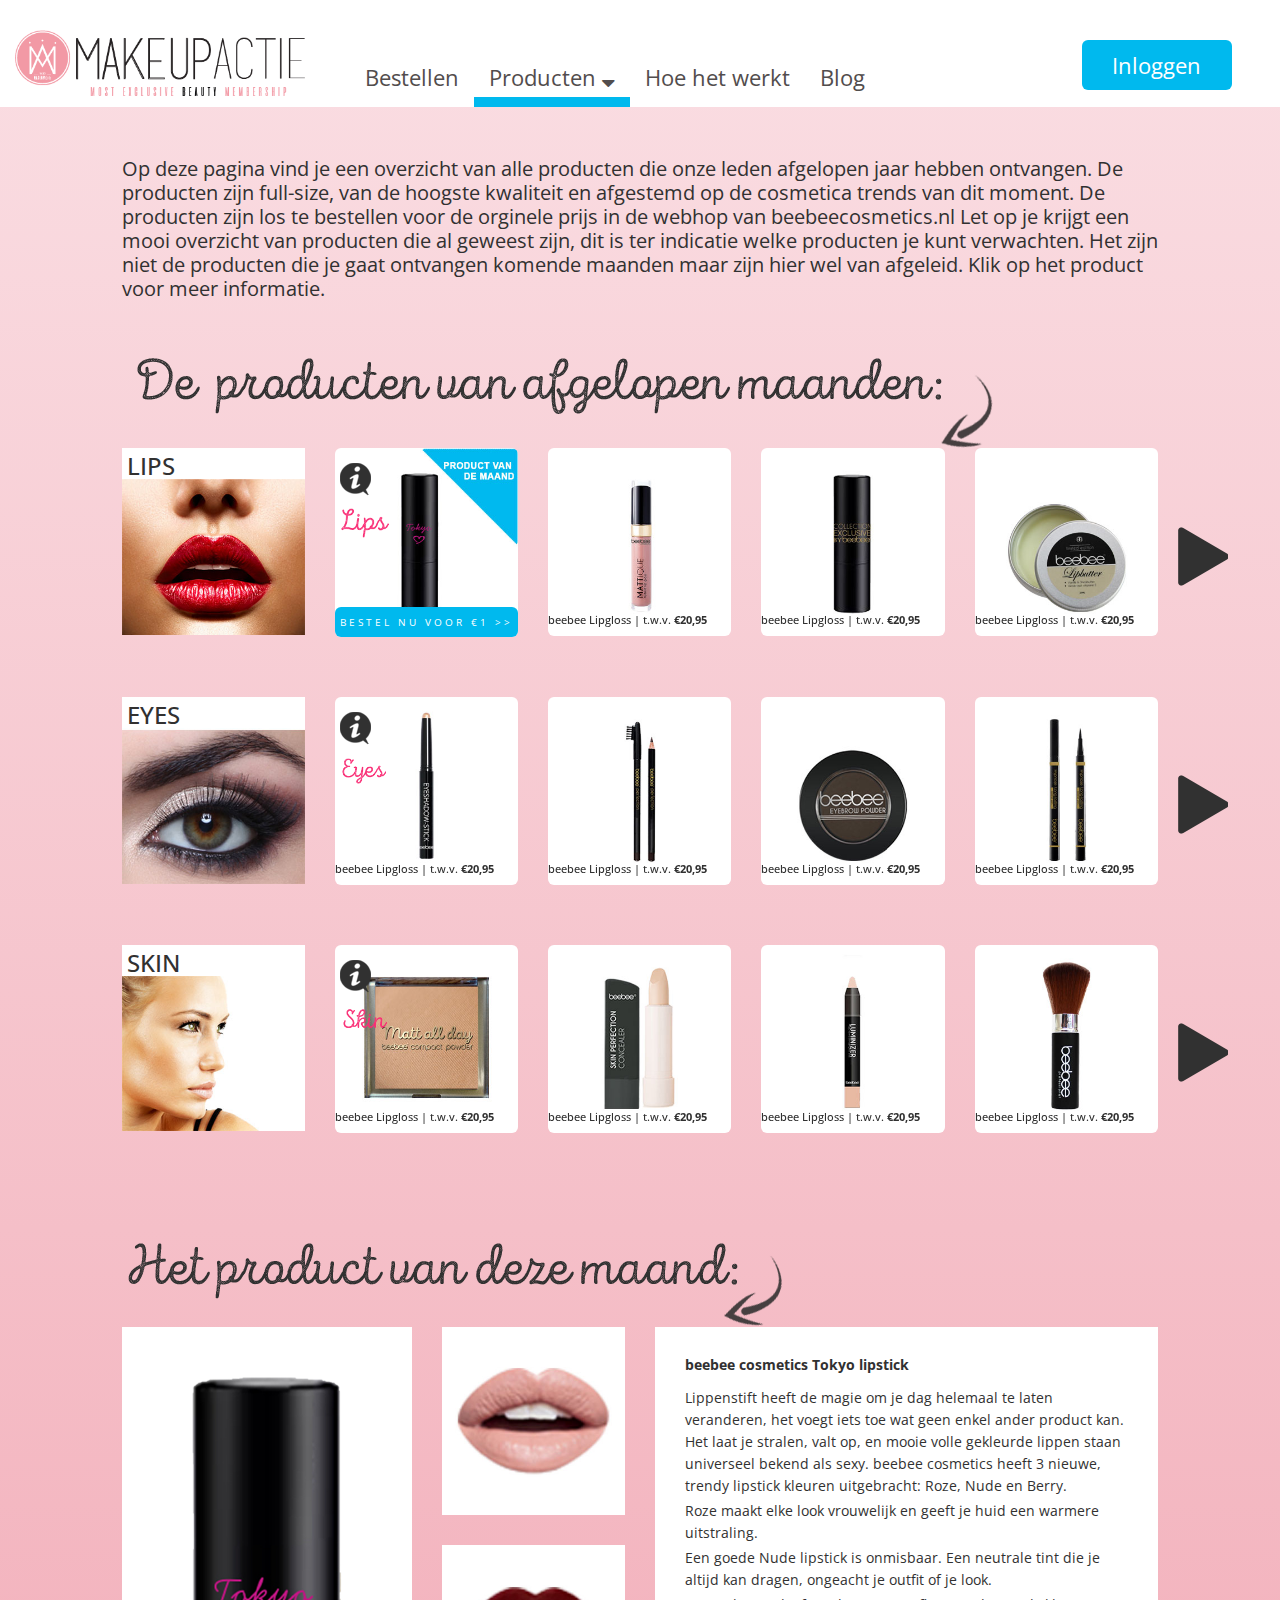
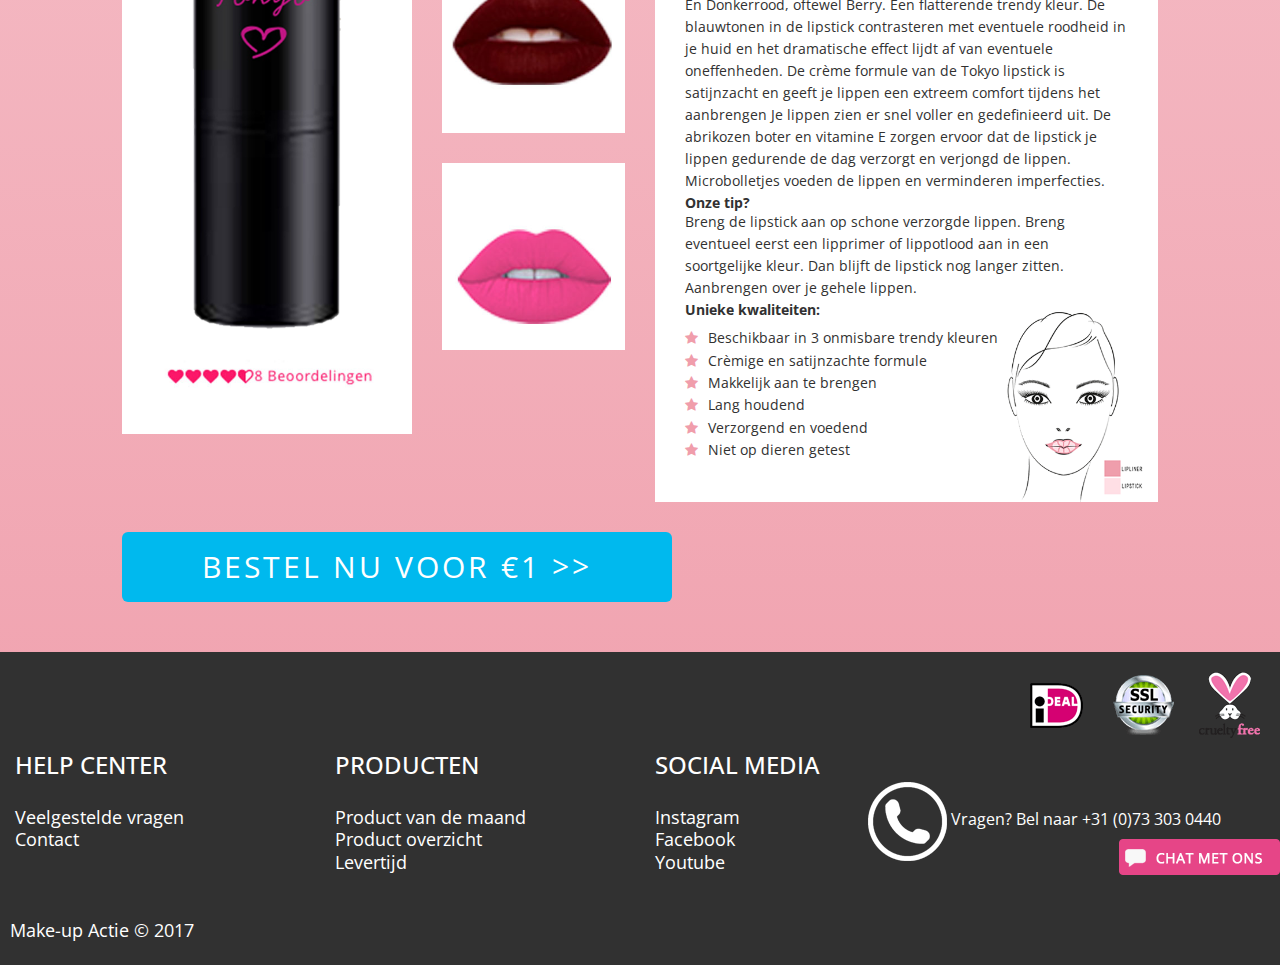
==== commit f8f0a3e4: "Add files via upload" ====
--- a/catalog.html
+++ b/catalog.html
@@ -85,7 +85,7 @@
 										<a href="#" class="poster_button">BESTEL NU VOOR €1 >></a>
 										<span class="tl_container">
 											<img src="img/catalog/inf_tooltip.png" alt="info" class="tl_img">
-											<span class="tl_text"><img src="/" alt="tooltip image">Lorem ipsum dolor sit amet, consectetur adipisicing elit. Error, impedit.</span>
+											<span class="tl_text"><img src="img/example.png" alt="tooltip image">Lorem ipsum dolor sit amet, consectetur adipisicing elit. Error, impedit.</span>
 										</span>
 									</span>								
 
